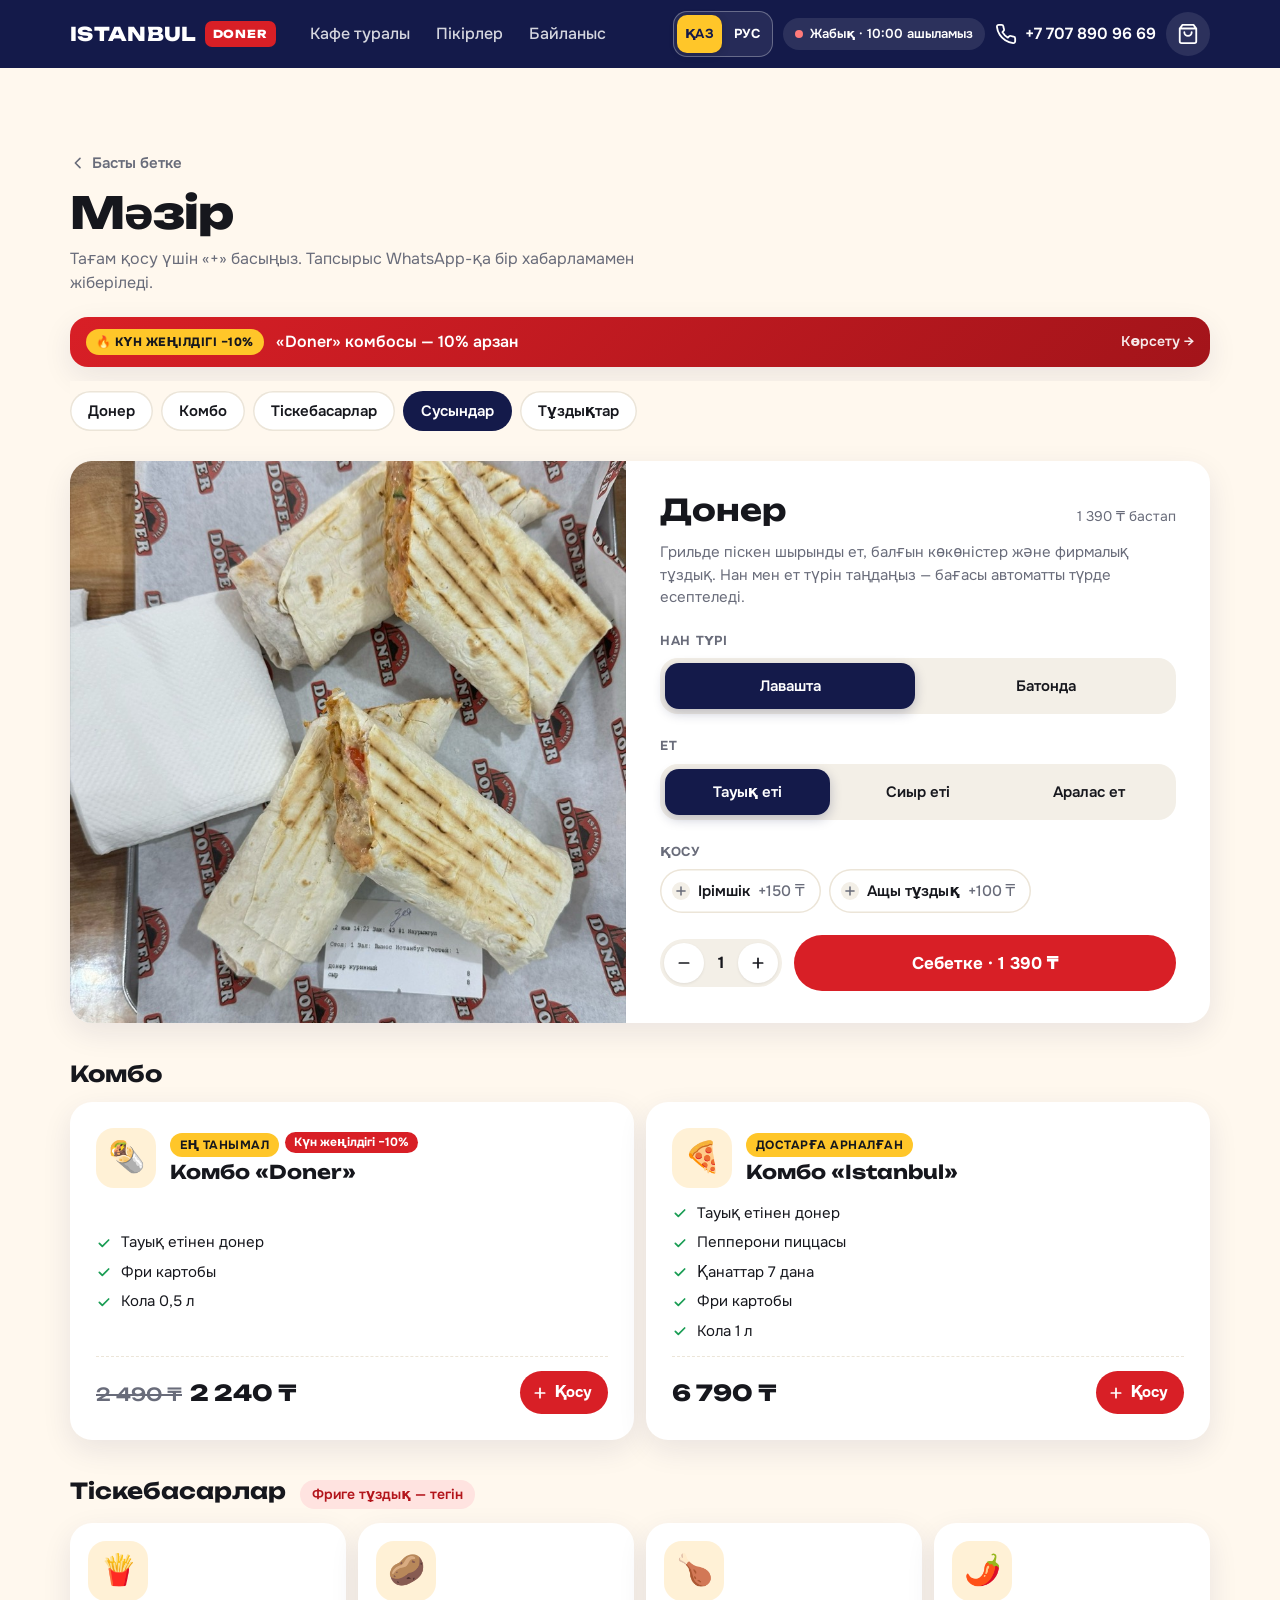
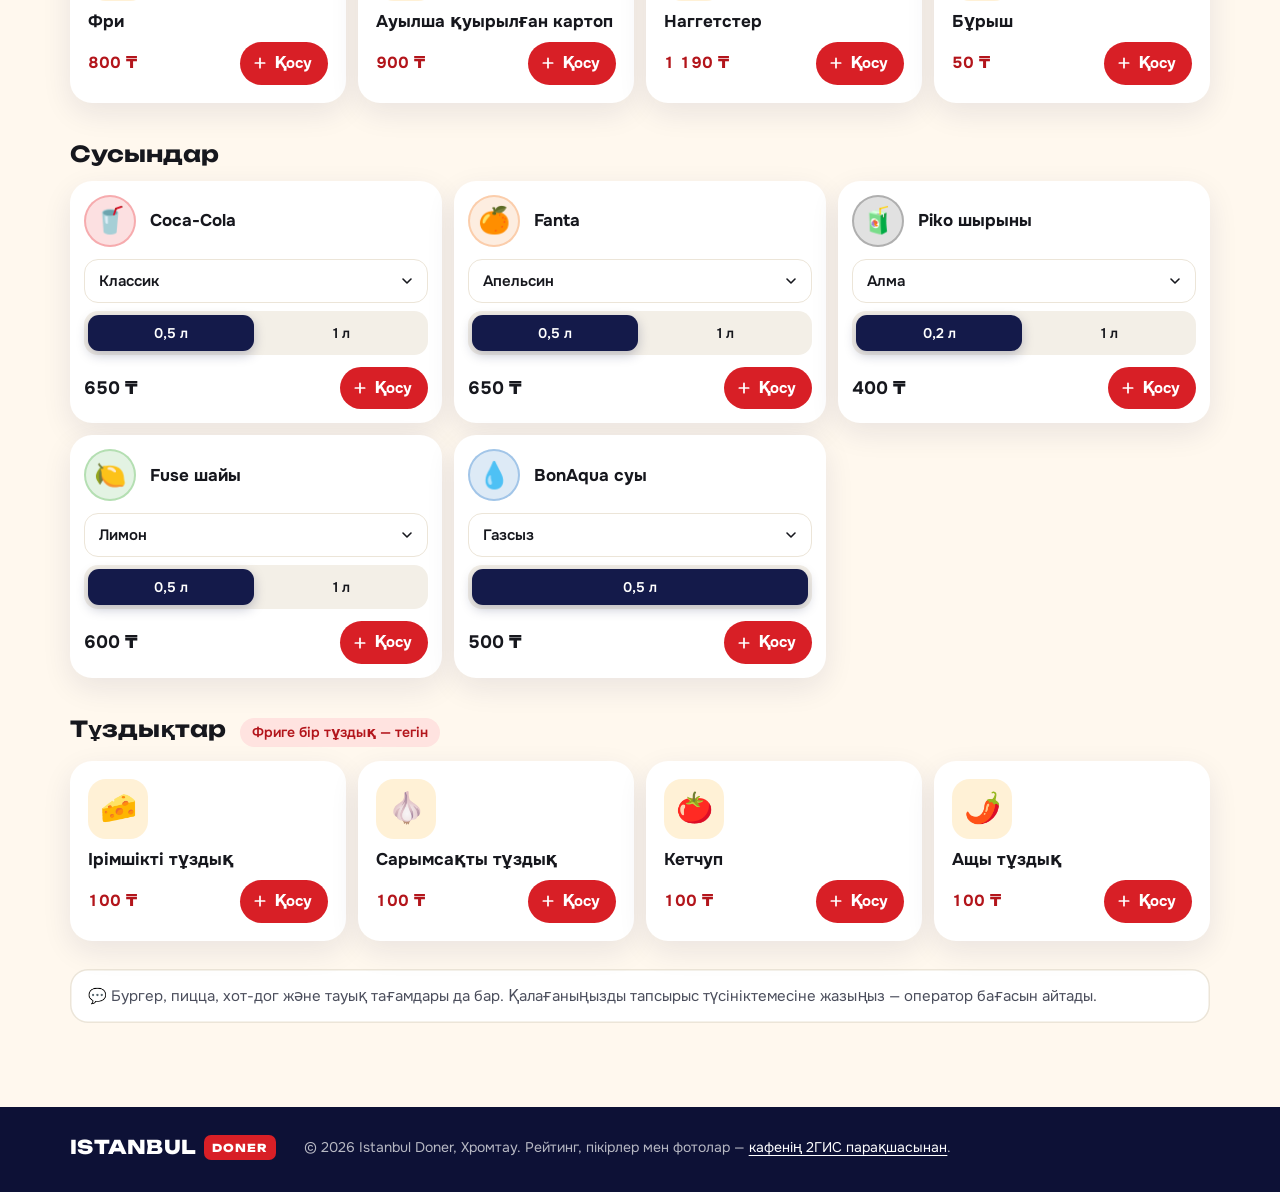
==== site/menu.html @ 2de02284 "Split site into info home page and separate order page; add deal of the day - index.html — витрина: " ====
<!doctype html>
<html lang="kk" data-page="menu">
<head>
  <meta charset="utf-8">
  <meta name="viewport" content="width=device-width, initial-scale=1, viewport-fit=cover">
  <title>Меню и заказ — Istanbul Doner, Хромтау</title>
  <meta name="description" content="Меню Istanbul Doner в Хромтау: донер, комбо, снэки, напитки и соусы с ценами. Выберите блюда и отправьте заказ в WhatsApp — доставка и навынос, ежедневно 10:00–24:00.">
  <!-- ДЕМО-РЕЖИМ: сайт скрыт от поисковиков. Перед официальным запуском удалить эту строку. -->
  <meta name="robots" content="noindex, nofollow">
  <meta name="theme-color" content="#141a4a">
  <meta name="format-detection" content="telephone=no">
  <script src="js/i18n.js?v=20260920-6"></script>

  <meta property="og:type" content="website">
  <meta property="og:locale" content="ru_KZ">
  <meta property="og:title" content="Меню и заказ — Istanbul Doner">
  <meta property="og:description" content="Донер от 1 390 ₸, комбо, фри и наггетсы. Заказ через WhatsApp за минуту. Ежедневно 10:00–24:00.">
  <meta property="og:image" content="img/hero.jpg">

  <link rel="icon" href="data:image/svg+xml,%3Csvg xmlns='http://www.w3.org/2000/svg' viewBox='0 0 100 100'%3E%3Crect width='100' height='100' rx='24' fill='%23d81f26'/%3E%3Ctext x='50' y='70' font-size='58' text-anchor='middle'%3E%F0%9F%8C%AF%3C/text%3E%3C/svg%3E">

  <link rel="preconnect" href="https://fonts.googleapis.com">
  <link rel="preconnect" href="https://fonts.gstatic.com" crossorigin>
  <link href="https://fonts.googleapis.com/css2?family=Onest:wght@400;500;600;700&family=Unbounded:wght@600;700;800&display=swap" rel="stylesheet">
  <link rel="stylesheet" href="css/style.css?v=20260920-6">

  <script type="application/ld+json">
  {
    "@context": "https://schema.org",
    "@type": "FastFoodRestaurant",
    "name": "Istanbul Doner",
    "servesCuisine": ["Донер", "Фастфуд"],
    "priceRange": "₸",
    "telephone": "+77078909669",
    "address": {
      "@type": "PostalAddress",
      "streetAddress": "улица Есет батыра, 4Б",
      "addressLocality": "Хромтау",
      "addressRegion": "Актюбинская область",
      "addressCountry": "KZ"
    },
    "geo": { "@type": "GeoCoordinates", "latitude": 50.257943, "longitude": 58.436562 },
    "openingHours": "Mo-Su 10:00-24:00",
    "sameAs": ["https://www.instagram.com/istanbul_cafe_hromtau/", "https://2gis.kz/aktobe/firm/70000001083426430"]
  }
  </script>
</head>
<body>

<!-- SVG-иконки -->
<svg width="0" height="0" style="position:absolute" aria-hidden="true" focusable="false">
  <symbol id="i-whatsapp" viewBox="0 0 24 24"><path fill="currentColor" d="M17.472 14.382c-.297-.149-1.758-.867-2.03-.967-.273-.099-.471-.148-.67.15-.197.297-.767.966-.94 1.164-.173.199-.347.223-.644.075-.297-.15-1.255-.463-2.39-1.475-.883-.788-1.48-1.761-1.653-2.059-.173-.297-.018-.458.13-.606.134-.133.298-.347.446-.52.149-.174.198-.298.298-.497.099-.198.05-.371-.025-.52-.075-.149-.669-1.612-.916-2.207-.242-.579-.487-.5-.669-.51-.173-.008-.371-.01-.57-.01-.198 0-.52.074-.792.372-.272.297-1.04 1.016-1.04 2.479 0 1.462 1.065 2.875 1.213 3.074.149.198 2.096 3.2 5.077 4.487.709.306 1.262.489 1.694.625.712.227 1.36.195 1.871.118.571-.085 1.758-.719 2.006-1.413.248-.694.248-1.289.173-1.413-.074-.124-.272-.198-.57-.347m-5.421 7.403h-.004a9.87 9.87 0 01-5.031-1.378l-.361-.214-3.741.982.998-3.648-.235-.374a9.86 9.86 0 01-1.51-5.26c.001-5.45 4.436-9.884 9.888-9.884 2.64 0 5.122 1.03 6.988 2.898a9.825 9.825 0 012.893 6.994c-.003 5.45-4.437 9.884-9.885 9.884m8.413-18.297A11.815 11.815 0 0012.05 0C5.495 0 .16 5.335.157 11.892c0 2.096.547 4.142 1.588 5.945L.057 24l6.305-1.654a11.882 11.882 0 005.683 1.448h.005c6.554 0 11.89-5.335 11.893-11.893a11.821 11.821 0 00-3.48-8.413z"/></symbol>
  <symbol id="i-phone" viewBox="0 0 24 24"><path fill="none" stroke="currentColor" stroke-width="2" stroke-linecap="round" stroke-linejoin="round" d="M22 16.92v3a2 2 0 0 1-2.18 2 19.79 19.79 0 0 1-8.63-3.07 19.5 19.5 0 0 1-6-6 19.79 19.79 0 0 1-3.07-8.67A2 2 0 0 1 4.11 2h3a2 2 0 0 1 2 1.72 12.84 12.84 0 0 0 .7 2.81 2 2 0 0 1-.45 2.11L8.09 9.91a16 16 0 0 0 6 6l1.27-1.27a2 2 0 0 1 2.11-.45 12.84 12.84 0 0 0 2.81.7A2 2 0 0 1 22 16.92z"/></symbol>
  <symbol id="i-bag" viewBox="0 0 24 24"><path fill="none" stroke="currentColor" stroke-width="2" stroke-linecap="round" stroke-linejoin="round" d="M6 2 3 6v14a2 2 0 0 0 2 2h14a2 2 0 0 0 2-2V6l-3-4zM3 6h18M16 10a4 4 0 0 1-8 0"/></symbol>
  <symbol id="i-close" viewBox="0 0 24 24"><path fill="none" stroke="currentColor" stroke-width="2.4" stroke-linecap="round" d="M6 6l12 12M18 6 6 18"/></symbol>
  <symbol id="i-left" viewBox="0 0 24 24"><path fill="none" stroke="currentColor" stroke-width="2.4" stroke-linecap="round" stroke-linejoin="round" d="M15 5l-7 7 7 7"/></symbol>
  <symbol id="i-right" viewBox="0 0 24 24"><path fill="none" stroke="currentColor" stroke-width="2.4" stroke-linecap="round" stroke-linejoin="round" d="M9 5l7 7-7 7"/></symbol>
  <symbol id="i-plus" viewBox="0 0 24 24"><path fill="none" stroke="currentColor" stroke-width="2.6" stroke-linecap="round" d="M12 5v14M5 12h14"/></symbol>
  <symbol id="i-minus" viewBox="0 0 24 24"><path fill="none" stroke="currentColor" stroke-width="2.6" stroke-linecap="round" d="M5 12h14"/></symbol>
  <symbol id="i-check" viewBox="0 0 24 24"><path fill="none" stroke="currentColor" stroke-width="2.6" stroke-linecap="round" stroke-linejoin="round" d="M5 12.5l4.5 4.5L19 7.5"/></symbol>
  <symbol id="i-star" viewBox="0 0 24 24"><path fill="currentColor" d="M12 2.5l2.95 5.98 6.6.96-4.78 4.65 1.13 6.57L12 17.56l-5.9 3.1 1.13-6.57L2.45 9.44l6.6-.96z"/></symbol>
  <symbol id="i-pin" viewBox="0 0 24 24"><path fill="none" stroke="currentColor" stroke-width="2" stroke-linecap="round" stroke-linejoin="round" d="M20 10c0 6-8 12-8 12S4 16 4 10a8 8 0 0 1 16 0z"/><circle cx="12" cy="10" r="3" fill="none" stroke="currentColor" stroke-width="2"/></symbol>
  <symbol id="i-clock" viewBox="0 0 24 24"><circle cx="12" cy="12" r="9.5" fill="none" stroke="currentColor" stroke-width="2"/><path fill="none" stroke="currentColor" stroke-width="2" stroke-linecap="round" stroke-linejoin="round" d="M12 6.5V12l3.5 2"/></symbol>
  <symbol id="i-instagram" viewBox="0 0 24 24"><rect x="3" y="3" width="18" height="18" rx="5" fill="none" stroke="currentColor" stroke-width="2"/><circle cx="12" cy="12" r="4" fill="none" stroke="currentColor" stroke-width="2"/><circle cx="17.3" cy="6.7" r="1.2" fill="currentColor"/></symbol>
  <symbol id="i-copy" viewBox="0 0 24 24"><rect x="9" y="9" width="12" height="12" rx="2.5" fill="none" stroke="currentColor" stroke-width="2"/><path fill="none" stroke="currentColor" stroke-width="2" stroke-linecap="round" d="M5 15h-.5A1.5 1.5 0 0 1 3 13.5v-9A1.5 1.5 0 0 1 4.5 3h9A1.5 1.5 0 0 1 15 4.5V5"/></symbol>
  <symbol id="i-trash" viewBox="0 0 24 24"><path fill="none" stroke="currentColor" stroke-width="2" stroke-linecap="round" stroke-linejoin="round" d="M4 7h16M10 11v6M14 11v6M6 7l1 12a2 2 0 0 0 2 2h6a2 2 0 0 0 2-2l1-12M9 7V4h6v3"/></symbol>
</svg>

<a class="skip" href="#menu">Перейти к меню</a>

<div id="page">
  <header class="top">
    <div class="wrap top__in">
      <a class="logo" href="index.html" data-page-link aria-label="Istanbul Doner — на главную">
        <span class="logo__a">ISTANBUL</span><span class="logo__b">DONER</span>
      </a>
      <nav class="nav" aria-label="Разделы">
        <a href="index.html" data-page-link>О кафе</a>
        <a href="index.html#reviews" data-page-link>Отзывы</a>
        <a href="index.html#contacts" data-page-link>Контакты</a>
      </nav>
      <div class="top__right">
        <nav class="language-switch" data-language-switch aria-label="Тіл / Язык">
          <a href="?lang=kk" data-language="kk" lang="kk" aria-label="Қазақша">ҚАЗ</a>
          <a href="?lang=ru" data-language="ru" lang="ru" aria-label="Русский">РУС</a>
        </nav>
        <span class="status" data-status hidden></span>
        <a class="top__phone" href="tel:+77078909669" data-phone>
          <svg class="ic"><use href="#i-phone"/></svg><span data-phone-text>+7 707 890 96 69</span>
        </a>
        <button class="top__cart" type="button" data-open-cart aria-label="Открыть корзину">
          <svg class="ic"><use href="#i-bag"/></svg>
          <span class="top__cart-count" data-cart-count hidden>0</span>
        </button>
      </div>
    </div>
  </header>

  <main>
    <!-- МЕНЮ И ЗАКАЗ -->
    <section class="section section--order" id="menu">
      <div class="wrap">
        <a class="backlink" href="index.html" data-page-link><svg class="ic"><use href="#i-left"/></svg>На главную</a>
        <div class="section__head">
          <h1 class="h-page">Меню</h1>
          <p>Нажмите «+», чтобы добавить блюдо. Заказ отправляется одним сообщением в WhatsApp.</p>
        </div>
        <a class="dealbar" data-deal-banner hidden></a>
        <div class="cats" data-cats role="navigation" aria-label="Категории меню"></div>
        <div data-menu></div>
        <p class="menu-hint" data-menu-hint></p>
      </div>
    </section>
  </main>

  <footer class="foot">
    <div class="wrap foot__in">
      <a class="logo" href="index.html" data-page-link aria-label="Istanbul Doner — на главную"><span class="logo__a">ISTANBUL</span><span class="logo__b">DONER</span></a>
      <p>© <span data-year>2026</span> Istanbul Doner, Хромтау. Рейтинг, отзывы и фото — из <a href="https://go.2gis.com/PraD3" target="_blank" rel="noopener">карточки кафе в 2ГИС</a>.</p>
    </div>
  </footer>
</div>

<!-- Предложение к покупке: появляется после добавления блюда -->
<div class="tray" data-tray role="region" aria-label="Предложение к заказу" aria-live="polite" hidden>
  <div class="tray__head">
    <div>
      <div class="tray__lead" data-tray-lead hidden></div>
      <div class="tray__t" data-tray-title></div>
    </div>
    <button class="tray__x" type="button" data-tray-close aria-label="Скрыть предложение"><svg class="ic"><use href="#i-close"/></svg></button>
  </div>
  <div class="tray__chips" data-tray-chips></div>
</div>

<!-- Плашка корзины -->
<button class="cartbar" type="button" data-open-cart data-cartbar hidden>
  <span class="cartbar__l"><svg class="ic"><use href="#i-bag"/></svg><span data-cartbar-count>0 позиций</span></span>
  <span class="cartbar__r"><b data-cartbar-total>0 ₸</b><span>Оформить →</span></span>
</button>

<!-- Корзина и оформление -->
<div class="sheet" data-sheet hidden>
  <div class="sheet__backdrop" data-close-cart></div>
  <div class="sheet__panel" role="dialog" aria-modal="true" aria-labelledby="sheet-title" tabindex="-1">
    <div class="sheet__head">
      <h2 id="sheet-title">Ваш заказ</h2>
      <button class="round round--plain" type="button" data-close-cart aria-label="Закрыть корзину"><svg class="ic"><use href="#i-close"/></svg></button>
      <button class="keyboard-done" type="button" data-dismiss-keyboard hidden>Готово · скрыть клавиатуру</button>
    </div>

    <div class="sheet__scroll" data-sheet-scroll>
      <!-- пусто -->
      <div class="empty" data-empty hidden>
        <div class="empty__e" aria-hidden="true">🌯</div>
        <b>Корзина пока пустая</b>
        <p>Добавьте донер или комбо — и отправьте заказ в WhatsApp.</p>
        <button class="btn btn--red" type="button" data-close-cart>Перейти к меню</button>
      </div>

      <!-- заказ отправлен -->
      <div class="done" data-done hidden>
        <div class="done__e" aria-hidden="true">✅</div>
        <b>Заказ открыт в WhatsApp</b>
        <p>Нажмите «Отправить» в чате — оператор подтвердит заказ, стоимость доставки и время.</p>
        <p class="done__sub">WhatsApp не открылся? Скопируйте текст заказа и отправьте его на номер <a href="tel:+77078909669" data-phone><span data-phone-text>+7 707 890 96 69</span></a>.</p>
        <div class="done__btns">
          <button class="btn btn--light" type="button" data-copy><svg class="ic"><use href="#i-copy"/></svg>Скопировать заказ</button>
          <button class="btn btn--light" type="button" data-back>Вернуться к заказу</button>
          <button class="btn btn--red" type="button" data-new>Новый заказ</button>
        </div>
      </div>

      <form class="checkout" data-checkout novalidate hidden>
        <div class="closed-note" data-closed-note hidden></div>

        <ul class="lines" data-lines></ul>

        <div class="cs" data-cart-suggest hidden></div>

        <fieldset class="fs">
          <legend>Как получите заказ?</legend>
          <div class="seg seg--2">
            <label><input type="radio" name="mode" value="delivery" checked><span>🛵 Доставка</span></label>
            <label><input type="radio" name="mode" value="pickup"><span>🥡 Самовывоз</span></label>
          </div>
        </fieldset>

        <div class="field" data-address-field>
          <label for="f-address">Адрес доставки</label>
          <input id="f-address" name="address" type="text" autocomplete="street-address" placeholder="Улица, дом, квартира, подъезд">
          <p class="err" data-err="address" hidden>Укажите адрес, куда привезти заказ</p>
        </div>
        <p class="pickup-note" data-pickup-note hidden><svg class="ic"><use href="#i-pin"/></svg><span>Заберёте сами: <b data-address>ул. Есет батыра, 4Б</b></span></p>

        <div class="grid2">
          <div class="field">
            <label for="f-name">Ваше имя</label>
            <input id="f-name" name="name" type="text" autocomplete="given-name" placeholder="Как к вам обращаться">
            <p class="err" data-err="name" hidden>Напишите имя</p>
          </div>
          <div class="field">
            <label for="f-phone">Телефон <i>— необязательно</i></label>
            <input id="f-phone" name="phone" type="tel" inputmode="tel" autocomplete="tel" enterkeyhint="done" placeholder="+7 7__ ___ __ __" aria-describedby="f-phone-hint">
            <p class="hint" id="f-phone-hint">Если звонить не на номер из WhatsApp</p>
          </div>
        </div>

        <fieldset class="fs">
          <legend>Когда</legend>
          <div class="seg seg--2">
            <label><input type="radio" name="when" value="asap" checked><span>Как можно скорее</span></label>
            <label><input type="radio" name="when" value="time"><span>Ко времени</span></label>
          </div>
          <div class="field field--time" data-time-field hidden>
            <label for="f-time">К какому времени</label>
            <input id="f-time" name="time" type="time" min="10:00" max="23:59">
            <p class="err" data-err="time" hidden>Укажите время</p>
          </div>
        </fieldset>

        <fieldset class="fs">
          <legend>Оплата</legend>
          <div class="seg seg--3" data-payments></div>
        </fieldset>

        <div class="field">
          <label for="f-comment">Комментарий <i>— необязательно</i></label>
          <textarea id="f-comment" name="comment" rows="2" placeholder="Без лука, позвонить в домофон, добавить бургер…"></textarea>
        </div>

        <p class="privacy">Сайт ничего никуда не отправляет сам: данные попадут только в ваше сообщение в WhatsApp.</p>
      </form>
    </div>

    <div class="sheet__foot" data-sheet-foot hidden>
      <p class="savings" data-savings hidden></p>
      <div class="total"><span>Итого<small data-total-note></small></span><b data-total>0 ₸</b></div>
      <a class="btn btn--wa btn--xl" href="#" target="_blank" rel="noopener" data-send>
        <svg class="ic"><use href="#i-whatsapp"/></svg>Отправить заказ в WhatsApp
      </a>
    </div>
  </div>
</div>

<div class="toast" data-toast role="status" aria-live="polite"></div>

<script src="js/config.js?v=20260920-6"></script>
<script src="js/app.js?v=20260920-6"></script>
</body>
</html>
---- site/css/style.css ----
/* Istanbul Doner — быстрый заказ. Палитра взята с вывески кафе. */
:root {
  --navy: #141a4a;
  --navy-2: #0d1136;
  --red: #d81f26;
  --red-dark: #b3151b;
  --yellow: #ffc629;
  --cream: #fff8ee;
  --paper: #ffffff;
  --ink: #16171d;
  --muted: #696c7a;
  --line: #ece5d8;
  --wa: #25d366;
  --wa-ink: #04260f;
  --radius: 22px;
  --radius-sm: 14px;
  --shadow: 0 10px 30px rgba(20, 26, 74, .09);
  --shadow-lg: 0 24px 60px rgba(13, 17, 54, .28);
  --top-h: 60px;
  --font: 'Onest', system-ui, -apple-system, 'Segoe UI', Roboto, Arial, sans-serif;
  --display: 'Unbounded', 'Onest', system-ui, sans-serif;
}

*, *::before, *::after { box-sizing: border-box; }
html { scroll-behavior: smooth; scroll-padding-top: calc(var(--top-h) + 70px); -webkit-text-size-adjust: 100%; }
body {
  margin: 0;
  font: 400 16px/1.5 var(--font);
  color: var(--ink);
  background: var(--cream);
  -webkit-font-smoothing: antialiased;
  overflow-x: hidden;
}
body.has-cart { padding-bottom: 92px; }
body.is-locked { overflow: hidden; }
[hidden] { display: none !important; }
img { max-width: 100%; height: auto; display: block; }
a { color: inherit; }
button { font: inherit; color: inherit; cursor: pointer; }
h1, h2, h3, p, ul, figure, fieldset { margin: 0; padding: 0; }
ul { list-style: none; }
fieldset { border: 0; min-width: 0; }
:focus-visible { outline: 3px solid var(--yellow); outline-offset: 2px; border-radius: 8px; }

.wrap { width: min(1140px, 100% - 32px); margin-inline: auto; }
.ic { width: 1.25em; height: 1.25em; flex: none; }
.skip { position: absolute; left: -999px; top: 8px; z-index: 100; background: var(--yellow); color: var(--ink); padding: 10px 16px; border-radius: 12px; font-weight: 600; }
.skip:focus { left: 8px; }

/* ── кнопки ── */
.btn {
  display: inline-flex; align-items: center; justify-content: center; gap: 10px;
  min-height: 48px; padding: 0 22px; border: 0; border-radius: 999px;
  font-weight: 700; font-size: 16px; text-decoration: none; white-space: nowrap;
  transition: transform .15s ease, box-shadow .15s ease, background-color .15s ease;
}
.btn:active { transform: scale(.97); }
.btn--lg { min-height: 56px; padding: 0 28px; font-size: 17px; }
.btn--xl { min-height: 60px; width: 100%; font-size: 17px; }
.btn--yellow { background: var(--yellow); color: var(--ink); box-shadow: 0 8px 24px rgba(255, 198, 41, .35); }
.btn--yellow:hover { background: #ffd04d; }
.btn--ghost { background: rgba(255, 255, 255, .1); color: #fff; box-shadow: inset 0 0 0 1.5px rgba(255, 255, 255, .35); }
.btn--ghost:hover { background: rgba(255, 255, 255, .18); }
.btn--red { background: var(--red); color: #fff; }
.btn--red:hover { background: var(--red-dark); }
.btn--wa { background: var(--wa); color: var(--wa-ink); box-shadow: 0 8px 24px rgba(37, 211, 102, .35); }
.btn--wa:hover { background: #3fe07a; }
.btn--light { background: #fff; color: var(--ink); box-shadow: inset 0 0 0 1.5px var(--line); }
.btn--light:hover { box-shadow: inset 0 0 0 1.5px var(--ink); }

.round {
  display: inline-grid; place-items: center; width: 44px; height: 44px; border-radius: 50%;
  border: 0; background: #fff; color: var(--ink); box-shadow: inset 0 0 0 1.5px var(--line);
}
.round:hover { box-shadow: inset 0 0 0 1.5px var(--ink); }
.round:disabled { opacity: .35; cursor: default; }
.round--plain { background: #f3efe7; box-shadow: none; }
.round--dark { background: rgba(255, 255, 255, .14); color: #fff; box-shadow: none; }
.round--dark:hover { background: rgba(255, 255, 255, .26); box-shadow: none; }
.link { font-weight: 600; text-underline-offset: 3px; }

/* ── шапка ── */
.top { position: sticky; top: 0; z-index: 40; background: var(--navy); color: #fff; }
.top__in { display: flex; align-items: center; gap: 16px; height: var(--top-h); }
.logo { display: inline-flex; align-items: center; gap: 8px; text-decoration: none; font-family: var(--display); font-weight: 800; letter-spacing: .02em; }
.logo__a { color: #fff; font-size: 17px; }
.logo__b { background: var(--red); color: #fff; font-size: 11px; padding: 5px 8px 4px; border-radius: 7px; letter-spacing: .08em; }
.nav { display: none; gap: 26px; margin-left: 18px; }
.nav a { text-decoration: none; font-weight: 500; opacity: .82; }
.nav a:hover { opacity: 1; }
.top__right { margin-left: auto; display: flex; align-items: center; gap: 10px; }
.language-switch { display: flex; flex: none; gap: 3px; padding: 3px; border: 1px solid rgba(255,255,255,.3); border-radius: 14px; background: rgba(255,255,255,.08); }
.language-switch a { display: grid; place-items: center; min-width: 44px; min-height: 38px; padding: 0 8px; border-radius: 10px; text-decoration: none; font-size: 13px; font-weight: 700; letter-spacing: .03em; }
.language-switch a[aria-current="true"] { background: var(--yellow); color: var(--navy); box-shadow: 0 2px 8px rgba(0,0,0,.15); }
.language-switch a:hover:not([aria-current]) { background: rgba(255,255,255,.15); }
@media (max-width: 559px) {
  .top__in { gap: 8px; }
  .top__right { gap: 4px; }
  .top__phone { display: none !important; }
  .logo { gap: 5px; }
  .logo__a { font-size: 14px; }
  .logo__b { font-size: 9px; padding-inline: 5px; }
}
@media (min-width: 900px) and (max-width: 1199px) {
  .top .status, .top__phone span { display: none !important; }
  .nav { gap: 16px; margin-left: 0; }
}
@media (max-width: 359px) {
  .top .logo { flex-direction: column; align-items: flex-start; gap: 2px; }
  .top .logo__b { padding-block: 2px; }
}
html[lang="kk"] .btn { white-space: normal; text-align: center; padding-block: 10px; }
.top__phone { display: inline-flex; align-items: center; gap: 8px; text-decoration: none; font-weight: 600; }
.top__phone span { display: none; }
.top__phone .ic, .top__cart .ic { width: 22px; height: 22px; }
.top__phone, .top__cart { min-width: 44px; min-height: 44px; justify-content: center; }
.top__cart { position: relative; display: inline-grid; place-items: center; border: 0; border-radius: 50%; background: rgba(255, 255, 255, .1); color: #fff; }
.top__cart:hover { background: rgba(255, 255, 255, .2); }
.top__cart-count {
  position: absolute; top: -3px; right: -3px; min-width: 20px; height: 20px; padding: 0 5px;
  border-radius: 10px; background: var(--yellow); color: var(--ink); font-size: 12px; font-weight: 700; line-height: 20px; text-align: center;
}
.status { display: none; align-items: center; gap: 7px; font-size: 13px; font-weight: 600; padding: 6px 12px; border-radius: 999px; background: rgba(255, 255, 255, .1); white-space: nowrap; }
.status::before { content: ''; width: 8px; height: 8px; border-radius: 50%; background: #9aa0b5; }
.status.is-open::before { background: #3ddc84; box-shadow: 0 0 0 3px rgba(61, 220, 132, .25); }
.status.is-closed::before { background: #ff7a7a; }
.status--inline { display: inline-flex; background: #f3efe7; color: var(--ink); margin-top: 6px; width: fit-content; }

/* ── hero ── */
.hero { background: radial-gradient(900px 520px at 85% 45%, rgba(216, 31, 38, .55), transparent 65%), linear-gradient(180deg, var(--navy) 0%, var(--navy-2) 100%); color: #fff; overflow: hidden; }
.hero__in { display: grid; gap: 34px; padding: 34px 0 46px; }
.eyebrow { font-size: 13px; font-weight: 600; letter-spacing: .04em; text-transform: uppercase; color: var(--yellow); }
h1 { font: 800 clamp(30px, 8.4vw, 58px)/1.06 var(--display); letter-spacing: -.02em; margin-top: 14px; text-wrap: balance; }
h1 em { font-style: normal; color: var(--yellow); }
.hero__lead { margin-top: 18px; font-size: clamp(16px, 2.2vw, 19px); color: rgba(255, 255, 255, .84); max-width: 34em; }
.hero__cta { display: flex; flex-wrap: wrap; gap: 12px; margin-top: 26px; }
.hero__cta .btn { flex: 1 1 220px; }
.hero__rating { display: inline-flex; align-items: center; gap: 10px; margin-top: 24px; font-size: 15px; color: rgba(255, 255, 255, .9); text-decoration: none; }
.hero__rating:hover { color: #fff; }
.stars { display: inline-flex; gap: 2px; color: var(--yellow); }
.stars .ic { width: 18px; height: 18px; }
.hero__media { position: relative; justify-self: center; width: min(100%, 440px); }
.hero__photo { position: relative; border-radius: 28px; overflow: hidden; border: 5px solid #fff; box-shadow: var(--shadow-lg); transform: rotate(1.6deg); aspect-ratio: 5 / 4; background: #2a2f63; }
.hero__photo img { position: absolute; inset: 0; width: 100%; height: 100%; object-fit: cover; object-position: 50% 58%; }
.sticker {
  position: absolute; left: -6px; bottom: -18px; width: 112px; height: 112px; border-radius: 50%;
  background: var(--yellow); color: var(--ink); display: grid; place-content: center; text-align: center;
  transform: rotate(-10deg); box-shadow: 0 10px 24px rgba(0, 0, 0, .3); line-height: 1.15;
}
.sticker span { font-size: 12px; font-weight: 600; }
.sticker b { font: 800 17px/1.1 var(--display); }

/* ── факты ── */
.facts { margin-top: -22px; position: relative; z-index: 2; }
.facts__in { display: grid; grid-template-columns: 1fr 1fr; gap: 10px; }
.fact { display: flex; align-items: center; gap: 12px; background: var(--paper); border-radius: 18px; padding: 14px; box-shadow: var(--shadow); }
.fact__e { font-size: 26px; line-height: 1; }
.fact b { display: block; font-size: 15px; line-height: 1.25; }
.fact span { display: block; font-size: 13px; color: var(--muted); line-height: 1.3; }

/* ── секции ── */
.section { padding: 56px 0; }
.section--cream { background: #fdeed8; }
.section--navy { background: linear-gradient(180deg, var(--navy), var(--navy-2)); }
.section__head { margin-bottom: 22px; }
h2 { font: 800 clamp(26px, 5.4vw, 40px)/1.1 var(--display); letter-spacing: -.02em; }
.section__head p { margin-top: 10px; color: var(--muted); max-width: 40em; }

/* ── меню ── */
.cats {
  position: sticky; top: var(--top-h); z-index: 30; display: flex; gap: 8px; overflow-x: auto;
  margin: 0 -16px 20px; padding: 10px 16px; background: var(--cream);
  scrollbar-width: none;
}
.cats::-webkit-scrollbar { display: none; }
.cats a {
  flex: none; padding: 9px 18px; border-radius: 999px; background: #fff; box-shadow: inset 0 0 0 1.5px var(--line);
  text-decoration: none; font-weight: 600; font-size: 15px;
}
.cats a.is-active { background: var(--navy); color: #fff; box-shadow: none; }
.cat { margin-bottom: 38px; }
.cat__head { display: flex; align-items: baseline; flex-wrap: wrap; gap: 6px 14px; margin-bottom: 14px; }
.cat__head h3 { font: 700 22px/1.2 var(--display); }
.cat__note { font-size: 14px; font-weight: 600; color: var(--red-dark); background: #ffe3e0; padding: 4px 12px; border-radius: 999px; }

/* конфигуратор донера */
.doner { display: grid; grid-template-columns: minmax(0, 1fr); background: var(--paper); border-radius: var(--radius); overflow: hidden; box-shadow: var(--shadow); }
.doner__body, .card, .cards, .cat { min-width: 0; }
.doner__img { position: relative; overflow: hidden; min-width: 0; min-height: 0; aspect-ratio: 16 / 10; background: #eee; }
.doner__img img { position: absolute; inset: 0; width: 100%; height: 100%; object-fit: cover; object-position: 50% 45%; }
.doner__body { padding: 20px 18px 22px; display: grid; gap: 18px; }
.doner__title { display: flex; align-items: baseline; justify-content: space-between; gap: 12px; }
.doner__title h3, .doner__title h4 { margin: 0; font: 700 24px/1.1 var(--display); }
.doner__title span { font-size: 14px; color: var(--muted); white-space: nowrap; }
.doner__desc { color: var(--muted); font-size: 15px; margin-top: -8px; }
.opt__t { font-size: 13px; font-weight: 700; letter-spacing: .05em; text-transform: uppercase; color: var(--muted); margin-bottom: 8px; }

.seg { display: grid; gap: 6px; padding: 5px; background: #f3efe7; border-radius: 18px; }
.seg--2 { grid-template-columns: repeat(2, minmax(0, 1fr)); }
.seg--3 { grid-template-columns: repeat(3, minmax(0, 1fr)); }
.seg label { position: relative; display: grid; min-width: 0; cursor: pointer; }
.seg input { position: absolute; opacity: 0; inset: 0; width: 100%; height: 100%; margin: 0; cursor: pointer; }
.seg span {
  display: grid; place-content: center; text-align: center; min-height: 46px; padding: 6px 8px; border-radius: 14px;
  font-weight: 600; font-size: 15px; line-height: 1.2; transition: background-color .15s, color .15s;
}
.seg span small { display: block; font-weight: 500; font-size: 12px; opacity: .65; }
.seg input:checked + span { background: var(--navy); color: #fff; box-shadow: 0 4px 12px rgba(20, 26, 74, .25); }
.seg input:focus-visible + span { outline: 3px solid var(--yellow); outline-offset: 2px; }

.addons { display: flex; flex-wrap: wrap; gap: 8px; }
.addon { position: relative; cursor: pointer; }
.addon input { position: absolute; opacity: 0; inset: 0; width: 100%; height: 100%; margin: 0; cursor: pointer; }
.addon span {
  display: inline-flex; align-items: center; gap: 8px; min-height: 44px; padding: 0 16px 0 12px; border-radius: 999px;
  box-shadow: inset 0 0 0 1.5px var(--line); background: #fff; font-weight: 600; font-size: 15px;
}
.addon span i { font-style: normal; font-weight: 500; color: var(--muted); }
.addon .ic { width: 18px; height: 18px; padding: 2px; border-radius: 50%; background: #f3efe7; color: var(--muted); }
.addon .ic--on { display: none; }
.addon input:checked + span { box-shadow: inset 0 0 0 2px var(--red); background: #fff4f3; }
.addon input:checked + span .ic--off { display: none; }
.addon input:checked + span .ic--on { display: block; background: var(--red); color: #fff; }
.addon input:focus-visible + span { outline: 3px solid var(--yellow); outline-offset: 2px; }

.doner__buy { display: grid; gap: 12px; }
.doner__qty { display: flex; align-items: center; justify-content: space-between; font-weight: 600; }
.doner__buy .btn { width: 100%; min-width: 0; padding-inline: 16px; }

.stepper { display: inline-flex; align-items: center; background: #f3efe7; border-radius: 999px; padding: 4px; flex: none; }
.stepper button { width: 40px; height: 40px; border-radius: 50%; border: 0; background: #fff; display: grid; place-items: center; box-shadow: 0 1px 3px rgba(0, 0, 0, .08); }
.stepper button:hover { background: var(--navy); color: #fff; }
.stepper button .ic { width: 16px; height: 16px; }
.stepper output { min-width: 34px; text-align: center; font-weight: 700; font-variant-numeric: tabular-nums; }

/* карточки блюд */
.cards { display: grid; gap: 12px; }
.card { display: grid; grid-template-columns: auto 1fr; gap: 6px 14px; align-items: center; background: var(--paper); border-radius: var(--radius); padding: 14px; box-shadow: var(--shadow); }
.card__e { grid-row: span 2; width: 60px; height: 60px; border-radius: 18px; background: #fff1d6; display: grid; place-items: center; font-size: 30px; }
.card__name { font-weight: 700; font-size: 17px; line-height: 1.25; align-self: end; }
.card__foot { display: flex; align-items: center; justify-content: space-between; gap: 10px; align-self: start; }
.card__price { font-weight: 700; font-size: 16px; color: var(--red-dark); font-variant-numeric: tabular-nums; }
.card .add { min-height: 40px; padding: 0 16px 0 12px; font-size: 15px; gap: 6px; }
.card .add .ic { width: 16px; height: 16px; }
.card .stepper button { width: 34px; height: 34px; }

.card--combo { grid-template-columns: 1fr; grid-template-rows: auto 1fr auto; gap: 14px; padding: 20px 18px; position: relative; }
.card--combo .incl { align-content: start; }
.card--combo .card__top { display: flex; align-items: center; gap: 14px; }
.card--combo .card__e { grid-row: auto; flex: none; }
.card--combo .card__name { font: 700 19px/1.2 var(--display); }
.badge { display: inline-block; font-size: 12px; font-weight: 700; letter-spacing: .04em; text-transform: uppercase; background: var(--yellow); color: var(--ink); padding: 3px 10px; border-radius: 999px; margin-bottom: 4px; }
.incl { display: grid; gap: 7px; }
.incl li { display: flex; align-items: center; gap: 9px; font-size: 15px; }
.incl .ic { width: 16px; height: 16px; color: #1a9d54; }
.card--combo .card__price { font: 800 22px/1 var(--display); color: var(--ink); }
.card--combo .card__foot { padding-top: 14px; border-top: 1.5px dashed var(--line); }

/* карточка с вариантами: напитки (вкус + объём) */
.card--opt { grid-template-columns: auto 1fr; gap: 12px 14px; }
.card--opt .card__e { grid-row: auto; width: 52px; height: 52px; border-radius: 50%; font-size: 26px; }
.card__e--tone { background: color-mix(in srgb, var(--tone, #ffc629) 14%, #fff); box-shadow: inset 0 0 0 2px color-mix(in srgb, var(--tone, #ffc629) 28%, transparent); }
.card--opt .card__name { align-self: center; display: flex; flex-wrap: wrap; align-items: baseline; gap: 4px 10px; }
.card__count { font-size: 12px; font-weight: 600; color: #14713d; background: #e2f6ea; padding: 2px 9px; border-radius: 999px; }
.card__ctrl { grid-column: 1 / -1; display: grid; grid-template-columns: 1fr 1fr; gap: 8px; min-width: 0; }
.card--opt .card__foot { grid-column: 1 / -1; }
.card--opt .card__price { font-size: 18px; color: var(--ink); }
.sel {
  width: 100%; min-width: 0; min-height: 44px; padding: 0 38px 0 14px; border-radius: 14px; border: 1.5px solid var(--line);
  background: #fff url("data:image/svg+xml,%3Csvg xmlns='http://www.w3.org/2000/svg' viewBox='0 0 24 24' fill='none' stroke='%2316171d' stroke-width='2.4' stroke-linecap='round' stroke-linejoin='round'%3E%3Cpath d='M6 9l6 6 6-6'/%3E%3C/svg%3E") no-repeat right 12px center / 16px;
  font: 600 15px/1.2 var(--font); color: var(--ink); -webkit-appearance: none; appearance: none; cursor: pointer; text-overflow: ellipsis;
}
.sel:focus-visible { outline: 3px solid var(--yellow); outline-offset: 2px; }
.seg--sm { padding: 4px; border-radius: 14px; gap: 4px; }
.seg--sm span { min-height: 36px; font-size: 14px; border-radius: 11px; padding: 4px 6px; }

/* ── предложение к покупке ── */
.tray {
  position: fixed; z-index: 46; left: 12px; right: 12px; bottom: calc(88px + env(safe-area-inset-bottom));
  background: #fff; border-radius: 22px; padding: 14px 14px 16px; box-shadow: var(--shadow-lg), 0 0 0 1.5px var(--line);
}
.tray.is-in { animation: rise .32s cubic-bezier(.2, .8, .2, 1) both; }
.tray__head { display: flex; align-items: flex-start; justify-content: space-between; gap: 12px; margin-bottom: 10px; }
.tray__lead { font-size: 13px; font-weight: 600; color: #14713d; margin-bottom: 2px; }
.tray__t { font-weight: 700; font-size: 16px; line-height: 1.3; }
.tray__x { flex: none; width: 36px; height: 36px; border: 0; border-radius: 50%; background: #f3efe7; display: grid; place-items: center; }
.tray__x:hover { background: #e9e2d3; }
.tray__x .ic { width: 16px; height: 16px; }
.tray__chips { display: flex; flex-wrap: wrap; gap: 8px; }
.chip {
  display: inline-flex; align-items: center; gap: 8px; min-height: 44px; padding: 0 16px; border: 0; border-radius: 999px;
  background: #fff4f3; box-shadow: inset 0 0 0 1.5px #f4c4c1; font-weight: 600; font-size: 15px; color: var(--ink); text-align: left;
}
.chip:hover { box-shadow: inset 0 0 0 2px var(--red); }
.chip:active { transform: scale(.97); }
.chip b { color: var(--red-dark); white-space: nowrap; }
.chip__e { font-size: 18px; line-height: 1; }
.chip--muted { background: #f3efe7; box-shadow: none; color: var(--muted); }
.chip--muted:hover { box-shadow: inset 0 0 0 1.5px var(--muted); }
.chip--sm { min-height: 36px; padding: 0 13px; font-size: 14px; }

.menu-hint { margin-top: -10px; padding: 16px 18px; border-radius: 18px; background: #fff; box-shadow: inset 0 0 0 1.5px var(--line); color: #4b4e5c; font-size: 15px; }
.menu-hint::before { content: '💬 '; }

/* ── отзывы ── */
.reviews { display: grid; gap: 22px; }
.rating { background: var(--paper); border-radius: var(--radius); padding: 22px; box-shadow: var(--shadow); align-self: start; }
.rating__top { display: flex; align-items: center; gap: 16px; }
.rating__num { font: 800 56px/1 var(--display); letter-spacing: -.03em; }
.rating__top .stars { color: #f5a800; }
.rating__top .stars .ic { width: 20px; height: 20px; }
.rating__sub { font-size: 14px; color: var(--muted); margin-top: 4px; }
.bars { display: grid; gap: 7px; margin: 18px 0 6px; }
.bar { display: grid; grid-template-columns: 14px 1fr 26px; align-items: center; gap: 10px; font-size: 13px; font-weight: 600; font-variant-numeric: tabular-nums; }
.bar i { display: block; height: 8px; border-radius: 4px; background: #f3efe7; overflow: hidden; }
.bar i b { display: block; height: 100%; border-radius: 4px; background: #f5a800; }
.bar span:last-child { text-align: right; color: var(--muted); }
.bars__note { font-size: 12px; color: var(--muted); }
.topics { display: flex; flex-wrap: wrap; gap: 6px; margin-top: 16px; }
.topics span { font-size: 13px; font-weight: 600; padding: 5px 12px; border-radius: 999px; background: #f3efe7; }
.topics__t { font-size: 13px; color: var(--muted); margin-top: 16px; }
.topics__t + .topics { margin-top: 8px; }

.reviews__main { min-width: 0; }
.reviews__track {
  display: flex; gap: 14px; overflow-x: auto; scroll-snap-type: x mandatory; scrollbar-width: none;
  margin: 0 -16px; padding: 4px 16px 18px; scroll-padding-inline: 16px;
}
.reviews__track::-webkit-scrollbar { display: none; }
.rev { flex: 0 0 min(84%, 340px); scroll-snap-align: start; background: var(--paper); border-radius: var(--radius); padding: 18px; box-shadow: var(--shadow); display: flex; flex-direction: column; gap: 12px; }
.rev__head { display: flex; align-items: center; gap: 12px; }
.rev__ava { flex: none; width: 44px; height: 44px; border-radius: 50%; display: grid; place-items: center; color: #fff; font-weight: 700; font-size: 15px; }
.rev__name { font-weight: 700; line-height: 1.25; overflow-wrap: anywhere; }
.rev__meta { font-size: 13px; color: var(--muted); }
.rev .stars { color: #f5a800; }
.rev .stars .ic { width: 16px; height: 16px; }
.rev .stars .off { color: #e4dccd; }
.rev__text { white-space: pre-line; overflow-wrap: anywhere; font-size: 15px; line-height: 1.5; }
.rev__text.is-clamped { display: -webkit-box; -webkit-box-orient: vertical; -webkit-line-clamp: 7; line-clamp: 7; overflow: hidden; }
.rev__more { align-self: flex-start; border: 0; background: none; padding: 0; font-weight: 600; color: var(--navy); text-decoration: underline; text-underline-offset: 3px; }
.rev__tag { margin-top: auto; align-self: flex-start; font-size: 12px; font-weight: 600; color: #14713d; background: #e2f6ea; padding: 4px 10px; border-radius: 999px; }
.reviews__ctrl { display: flex; align-items: center; gap: 10px; }
.reviews__ctrl .link { margin-left: auto; }

/* ── галерея ── */
.gallery { display: grid; grid-template-columns: repeat(2, minmax(0, 1fr)); grid-auto-rows: 42vw; grid-auto-flow: dense; gap: 10px; }
.gallery button { min-width: 0; min-height: 0; border: 0; padding: 0; border-radius: 18px; overflow: hidden; background: #e9e2d3; cursor: zoom-in; position: relative; }
.gallery img { position: absolute; inset: 0; width: 100%; height: 100%; object-fit: cover; transition: transform .35s ease; }
.gallery button:hover img { transform: scale(1.05); }
.gallery .is-tall { grid-row: span 2; }
.gallery .is-wide { grid-column: span 2; }

/* ── контакты ── */
.contacts { display: grid; gap: 16px; }
.contacts__card { background: var(--paper); border-radius: var(--radius); overflow: hidden; box-shadow: var(--shadow-lg); }
.contacts__photo { width: 100%; aspect-ratio: 16 / 9; object-fit: cover; }
.contacts__body { padding: 22px 20px 24px; }
.contacts__body h2 { font-size: clamp(22px, 4.4vw, 30px); }
.clist { display: grid; gap: 16px; margin: 20px 0 24px; }
.clist li { display: flex; gap: 14px; }
.clist .ic { width: 22px; height: 22px; color: var(--red); margin-top: 2px; }
.clist b { display: block; line-height: 1.35; }
.clist span { display: block; font-size: 14px; color: var(--muted); }
.clist .status--inline { display: inline-flex; color: var(--ink); font-size: 13px; }
.clist a { text-decoration: none; }
.clist a:hover b { text-decoration: underline; }
.contacts__btns { display: flex; flex-wrap: wrap; gap: 10px; }
.contacts__btns .btn { flex: 1 1 160px; }
.contacts__map { border-radius: var(--radius); overflow: hidden; min-height: 320px; background: #dfe6ee; box-shadow: var(--shadow-lg); }
.contacts__map iframe { display: block; width: 100%; height: 100%; min-height: 320px; border: 0; }

/* ── подвал ── */
.foot { background: var(--navy-2); color: rgba(255, 255, 255, .7); padding: 26px 0 30px; font-size: 14px; }
.foot__in { display: grid; gap: 12px; }
.foot a:not(.logo) { color: #fff; text-underline-offset: 3px; }

/* ── плашка корзины ── */
.cartbar {
  position: fixed; z-index: 45; left: 12px; right: 12px; bottom: calc(12px + env(safe-area-inset-bottom));
  display: flex; align-items: center; justify-content: space-between; gap: 14px; min-height: 64px; padding: 10px 20px;
  border: 0; border-radius: 22px; background: var(--red); color: #fff; box-shadow: 0 16px 40px rgba(179, 21, 27, .45);
  animation: rise .3s ease both;
}
.cartbar:hover { background: var(--red-dark); }
.cartbar__l { display: inline-flex; align-items: center; gap: 10px; font-weight: 600; }
.cartbar__l .ic { width: 22px; height: 22px; }
.cartbar__r { text-align: right; line-height: 1.2; }
.cartbar__r b { display: block; font-size: 18px; font-variant-numeric: tabular-nums; }
.cartbar__r span { font-size: 13px; opacity: .9; }
.cartbar.is-bump { animation: bump .3s ease; }
@keyframes rise { from { transform: translateY(120%); } to { transform: none; } }
@keyframes bump { 50% { transform: scale(1.04); } }

/* ── корзина / оформление ── */
.sheet { position: fixed; inset: 0; z-index: 60; }
.sheet__backdrop { position: absolute; inset: 0; background: rgba(10, 12, 40, .6); animation: fade .25s ease both; }
.sheet__panel {
  position: absolute; left: 0; right: 0; bottom: 0; height: 94vh; height: 94dvh; display: flex; flex-direction: column;
  background: var(--cream); border-radius: 26px 26px 0 0; box-shadow: var(--shadow-lg); animation: up .3s cubic-bezier(.2, .8, .2, 1) both; outline: 0;
}
@keyframes fade { from { opacity: 0; } }
@keyframes up { from { transform: translateY(100%); } }
@keyframes side { from { transform: translateX(100%); } }
.sheet__head { display: flex; flex-wrap: wrap; align-items: center; justify-content: space-between; gap: 8px; padding: 18px 18px 12px; flex-shrink: 0; }
.sheet__head h2 { font-size: 24px; }
.sheet__scroll { flex: 1; min-height: 0; overflow-y: auto; padding: 4px 18px 22px; overscroll-behavior: contain; scroll-padding-block: 12px; }
.sheet__foot { flex-shrink: 0; padding: 14px 18px calc(16px + env(safe-area-inset-bottom)); background: var(--paper); border-top: 1.5px solid var(--line); box-shadow: 0 -10px 30px rgba(20, 26, 74, .06); }
.keyboard-done { flex: 1 0 100%; min-height: 44px; border: 0; border-radius: 12px; background: var(--navy); color: #fff; font-size: 14px; font-weight: 600; }
@media (max-width: 899px) {
  .sheet.is-editing { top: var(--visible-top, 0px); bottom: auto; height: var(--visible-height, 100dvh); }
  .sheet.is-editing .sheet__panel { height: 100%; }
  .sheet.is-editing .sheet__head { padding-top: 10px; padding-bottom: 8px; }
  .sheet.is-editing .sheet__head h2 { font-size: 20px; }
  .sheet.is-editing .sheet__foot { padding-top: 10px; padding-bottom: 10px; }
}
.total { display: flex; align-items: baseline; justify-content: space-between; margin-bottom: 12px; font-weight: 600; }
.total small { display: block; font-weight: 500; font-size: 13px; color: var(--muted); }
.total b { font: 800 24px/1 var(--display); font-variant-numeric: tabular-nums; }

.empty, .done { text-align: center; padding: 46px 10px; display: grid; gap: 10px; justify-items: center; }
.empty__e, .done__e { font-size: 58px; line-height: 1; }
.empty b, .done b { font: 700 20px/1.2 var(--display); }
.empty p, .done p { color: var(--muted); max-width: 26em; }
.empty .btn { margin-top: 10px; }
.done__sub { font-size: 14px; }
.done__btns { display: grid; gap: 10px; width: 100%; max-width: 340px; margin-top: 12px; }

.checkout { display: grid; gap: 18px; }
.closed-note { padding: 12px 14px; border-radius: 14px; background: #fff0c9; color: #6a4b00; font-size: 14px; font-weight: 500; }
.lines { display: grid; gap: 10px; }
.line { display: grid; grid-template-columns: 1fr auto; gap: 8px 12px; background: var(--paper); border-radius: 18px; padding: 14px; box-shadow: var(--shadow); }
.line__name { font-weight: 700; line-height: 1.3; }
.line__opts { font-size: 14px; color: var(--muted); }
.line__unit { font-size: 13px; color: var(--muted); }
.line__sum { font-weight: 700; text-align: right; white-space: nowrap; font-variant-numeric: tabular-nums; }
.line__ask { grid-column: 1 / -1; display: flex; flex-wrap: wrap; gap: 6px; padding: 10px 12px 12px; border-radius: 14px; background: #fff6df; }
.line__ask > span { width: 100%; font-size: 13px; font-weight: 700; color: #6a4b00; }
.line__ask .chip { background: #fff; box-shadow: inset 0 0 0 1.5px #ead9ae; }
.line__ask .chip:hover { box-shadow: inset 0 0 0 2px var(--red); }
.line__ctrl { grid-column: 1 / -1; display: flex; align-items: center; justify-content: space-between; }

/* «Добавить к заказу?» в корзине */
.cs { display: grid; gap: 10px; }
.cs__t { font-weight: 700; font-size: 15px; }
.cs__row { display: flex; gap: 10px; overflow-x: auto; margin: 0 -18px; padding: 2px 18px 8px; scrollbar-width: none; }
.cs__row::-webkit-scrollbar { display: none; }
.cs__item { flex: 0 0 136px; display: grid; gap: 4px; justify-items: start; align-content: start; text-align: left; padding: 12px; border: 0; border-radius: 18px; background: #fff; box-shadow: var(--shadow); }
.cs__item:hover { box-shadow: var(--shadow), inset 0 0 0 2px var(--red); }
.cs__item:active { transform: scale(.97); }
.cs__e { font-size: 26px; line-height: 1.1; }
.cs__n { font-weight: 600; font-size: 14px; line-height: 1.25; min-height: 2.5em; }
.cs__p { display: inline-flex; align-items: center; gap: 6px; font-weight: 700; font-size: 14px; color: var(--red-dark); white-space: nowrap; }
.cs__p .ic { width: 12px; height: 12px; padding: 3px; box-sizing: content-box; border-radius: 50%; background: var(--red); color: #fff; }
.line .stepper button { width: 36px; height: 36px; }
.line__del { border: 0; background: none; color: var(--muted); display: inline-flex; align-items: center; gap: 6px; font-size: 14px; min-height: 40px; padding: 0 4px; }
.line__del:hover { color: var(--red); }
.line__del .ic { width: 18px; height: 18px; }

.fs legend, .field label { display: block; font-weight: 700; font-size: 15px; margin-bottom: 8px; padding: 0; }
.field label i, .fs legend i { font-style: normal; font-weight: 500; color: var(--muted); font-size: 13px; }
.field input, .field textarea {
  width: 100%; font: 500 16px/1.4 var(--font); color: var(--ink); padding: 14px 16px; border-radius: var(--radius-sm);
  border: 1.5px solid var(--line); background: #fff; outline: 0; transition: border-color .15s, box-shadow .15s; -webkit-appearance: none; appearance: none;
}
.field textarea { resize: vertical; min-height: 64px; }
.field input::placeholder, .field textarea::placeholder { color: #a5a7b3; font-weight: 400; }
.field input:focus, .field textarea:focus { border-color: var(--navy); box-shadow: 0 0 0 4px rgba(20, 26, 74, .12); }
.field.is-err input { border-color: var(--red); box-shadow: 0 0 0 4px rgba(216, 31, 38, .12); }
.field--time { margin-top: 12px; }
.err { color: var(--red-dark); font-size: 13px; font-weight: 600; margin-top: 6px; }
.hint { color: var(--muted); font-size: 13px; margin-top: 6px; }
.grid2 { display: grid; gap: 18px; }
.checkout .seg { background: #efe9dd; }
.pickup-note { display: flex; align-items: center; gap: 10px; padding: 12px 14px; border-radius: 14px; background: #fff; box-shadow: inset 0 0 0 1.5px var(--line); font-size: 15px; }
.pickup-note .ic { color: var(--red); width: 20px; height: 20px; }
.privacy { font-size: 13px; color: var(--muted); text-align: center; }

/* ── просмотр фото ── */
.lightbox { position: fixed; inset: 0; z-index: 70; background: rgba(8, 9, 30, .95); display: grid; place-items: center; animation: fade .2s ease both; }
.lightbox figure { display: grid; gap: 12px; justify-items: center; padding: 0 12px; }
.lightbox img { max-width: 94vw; max-height: 80vh; max-height: 80dvh; border-radius: 16px; object-fit: contain; }
.lightbox figcaption { color: rgba(255, 255, 255, .8); font-size: 14px; text-align: center; max-width: 40em; }
.lightbox__close { position: absolute; top: 14px; right: 14px; }
.lightbox__prev, .lightbox__next { position: absolute; bottom: 18px; }
.lightbox__prev { left: calc(50% - 56px); }
.lightbox__next { right: calc(50% - 56px); }

/* ── уведомление ── */
.toast {
  position: fixed; z-index: 80; left: 50%; top: calc(var(--top-h) + 68px); transform: translate(-50%, -14px); width: max-content;
  max-width: calc(100% - 32px); padding: 12px 18px; border-radius: 999px; background: var(--navy); color: #fff;
  font-size: 15px; font-weight: 600; box-shadow: var(--shadow-lg); opacity: 0; pointer-events: none; transition: opacity .25s, transform .25s; text-align: center;
}
.toast.is-on { opacity: 1; transform: translate(-50%, 0); }

/* Компактная карточка: фото не отодвигает выбор блюда на несколько экранов. */
@media (max-width: 559px) {
  .doner__img { aspect-ratio: auto; height: clamp(144px, 42vw, 200px); }
  .doner__body { padding: 16px; gap: 14px; }
  .doner__title { flex-wrap: wrap; gap: 6px 12px; }
  .doner__title h3, .doner__title h4 { font-size: 22px; }
  .doner__desc { font-size: 14px; line-height: 1.45; margin-top: -4px; }
  .opt__t { margin-bottom: 6px; font-size: 12px; }
  .seg { gap: 4px; padding: 4px; }
  .seg span { padding: 6px 4px; font-size: 14px; }
  .addons { gap: 6px; }
  .addon span { gap: 6px; padding-inline: 10px; font-size: 14px; }
  .doner__buy { grid-template-columns: auto minmax(0, 1fr); align-items: center; gap: 8px; }
  .doner__qty > span { display: none; }
  .doner__qty .stepper button { width: 36px; height: 40px; }
  .doner__qty .stepper output { min-width: 26px; }
  .doner__buy .btn { min-height: 48px; padding: 8px; font-size: 14px; white-space: normal; text-align: center; }
}
/* ── скидка дня: флажки и цены ── */
.flag { display: inline-block; font-size: 12px; font-weight: 700; line-height: 1.3; color: #fff; background: var(--red); padding: 3px 9px; border-radius: 999px; white-space: nowrap; vertical-align: middle; }
.flag--sm { font-size: 11px; padding: 2px 8px; margin-left: 8px; }
.card__name .flag { margin-left: 8px; }
.badge + .flag { margin-left: 6px; margin-bottom: 4px; }
.doner__title .flag { margin-right: auto; align-self: center; }
.price-old { margin-right: 8px; color: var(--muted); font-size: .82em; font-weight: 500; text-decoration-thickness: 1.5px; }
.line__unit { display: flex; flex-wrap: wrap; align-items: center; }
.savings { margin: 0 0 8px; text-align: right; font-size: 14px; font-weight: 700; color: #14713d; }
.is-spot { animation: spot 2.4s ease 1; }
@keyframes spot { 0%, 55% { box-shadow: 0 0 0 4px var(--yellow), 0 0 0 14px rgba(255, 198, 41, .35); } }

/* ── главная: карточка «Скидка дня» ── */
.section--deal { padding-bottom: 0; }
.deal {
  display: grid; border-radius: 28px; overflow: hidden; color: #fff; box-shadow: var(--shadow-lg);
  background: radial-gradient(620px 320px at 100% 0%, rgba(255, 198, 41, .28), transparent 62%), linear-gradient(135deg, var(--red) 0%, #8f1015 100%);
}
.deal__media { aspect-ratio: 16 / 10; background: #7a0f13; }
.deal__media img { width: 100%; height: 100%; object-fit: cover; object-position: 50% 64%; }
.deal__body { display: grid; gap: 12px; justify-items: start; padding: 24px 20px 26px; }
.deal__badge { background: var(--yellow); color: var(--ink); font-size: 13px; font-weight: 800; letter-spacing: .04em; text-transform: uppercase; padding: 6px 14px; border-radius: 999px; }
.deal h2 { color: #fff; font-size: clamp(24px, 4.6vw, 38px); text-wrap: balance; }
.deal__text { color: rgba(255, 255, 255, .9); max-width: 34em; }
.deal__price { display: flex; align-items: baseline; gap: 12px; }
.deal__price s { font-size: 18px; opacity: .72; }
.deal__price b { font: 800 clamp(30px, 6vw, 44px)/1 var(--display); color: var(--yellow); }
.deal__cta { display: flex; flex-wrap: wrap; align-items: center; gap: 12px 18px; margin-top: 6px; }
.deal__until { font-size: 14px; color: rgba(255, 255, 255, .88); }

/* ── главная: плитки «Что в меню» ── */
.section__head--row { display: flex; flex-wrap: wrap; align-items: flex-end; justify-content: space-between; gap: 16px; }
.tiles { display: grid; grid-template-columns: repeat(2, 1fr); gap: 12px; }
.tile {
  position: relative; display: grid; gap: 4px; align-content: start; padding: 18px 16px; border-radius: var(--radius);
  background: var(--paper); box-shadow: var(--shadow); text-decoration: none; transition: transform .15s ease, box-shadow .15s ease;
}
.tile:hover { transform: translateY(-3px); box-shadow: 0 16px 36px rgba(20, 26, 74, .15); }
.tile__e { font-size: 34px; line-height: 1.15; }
.tile__t { font: 700 17px/1.2 var(--display); overflow-wrap: anywhere; }
.tile__p { color: var(--muted); font-size: 14px; font-weight: 600; }
.tile .flag { justify-self: start; margin-top: 4px; }

/* ── страница заказа ── */
.section--order { padding-top: 24px; }
.backlink { display: inline-flex; align-items: center; gap: 6px; margin-bottom: 14px; color: var(--muted); font-size: 15px; font-weight: 600; text-decoration: none; }
.backlink:hover { color: var(--ink); }
.backlink .ic { width: 16px; height: 16px; }
.h-page { margin: 0; font: 800 clamp(28px, 6vw, 44px)/1.1 var(--display); letter-spacing: -.02em; }
.dealbar {
  display: flex; flex-wrap: wrap; align-items: center; gap: 8px 12px; margin-bottom: 14px; padding: 12px 16px; border-radius: 18px;
  background: linear-gradient(135deg, var(--red), #a3141a); color: #fff; font-weight: 600; text-decoration: none; box-shadow: var(--shadow);
}
.dealbar__badge { background: var(--yellow); color: var(--ink); font-size: 12px; font-weight: 800; letter-spacing: .04em; text-transform: uppercase; padding: 4px 10px; border-radius: 999px; }
.dealbar__go { margin-left: auto; font-size: 14px; opacity: .9; }
a.top__cart, a.cartbar { text-decoration: none; }

@media (min-width: 560px) {
  .tiles { grid-template-columns: repeat(3, 1fr); }
}
@media (min-width: 900px) {
  .deal { grid-template-columns: 1fr 1.15fr; }
  .deal__media { position: relative; aspect-ratio: auto; min-height: 340px; }
  .deal__media img { position: absolute; inset: 0; }
  .deal__body { align-content: center; padding: 40px 44px; }
  .tiles { grid-template-columns: repeat(5, 1fr); gap: 16px; }
  .tile { padding: 24px 20px; }
  .tile .flag { position: absolute; top: 14px; right: 14px; margin: 0; }
  .section--order { padding-top: 34px; }
}

/* ── планшет и десктоп ── */
@media (min-width: 560px) {
  .card__ctrl { grid-template-columns: 1fr; }
  .doner__buy { grid-template-columns: auto minmax(0, 1fr); align-items: center; }
  .doner__qty span { display: none; }
  .grid2 { grid-template-columns: 1fr 1fr; }
  .cards { grid-template-columns: 1fr 1fr; }
  .gallery { grid-auto-rows: 200px; grid-template-columns: repeat(3, 1fr); }
  .top__phone span { display: inline; }
}
@media (min-width: 900px) {
  :root { --top-h: 68px; }
  body.has-cart { padding-bottom: 0; }
  body.has-cart .foot { padding-bottom: 110px; }
  .nav { display: flex; }
  .status { display: inline-flex; }
  .logo__a { font-size: 19px; }
  .hero__in { grid-template-columns: 1.15fr .85fr; align-items: center; gap: 50px; padding: 64px 0 84px; }
  .hero__cta .btn { flex: 0 0 auto; }
  .hero__photo { aspect-ratio: 4 / 5; transform: rotate(2.4deg); }
  .hero__photo img { object-position: 50% 50%; }
  .sticker { width: 132px; height: 132px; left: -34px; bottom: 34px; }
  .sticker b { font-size: 20px; }
  .sticker span { font-size: 13px; }
  .facts { margin-top: -34px; }
  .facts__in { grid-template-columns: repeat(4, 1fr); gap: 16px; }
  .fact { padding: 18px 20px; }
  .section { padding: 84px 0; }
  .cats { margin-inline: 0; padding-inline: 0; }
  .doner { grid-template-columns: 1fr 1.05fr; }
  .doner__img { aspect-ratio: auto; position: relative; min-height: 420px; }
  .doner__img img { position: absolute; inset: 0; }
  .doner__body { padding: 32px 34px; gap: 22px; }
  .doner__title h3, .doner__title h4 { font-size: 30px; }
  .cards--snacks { grid-template-columns: repeat(4, 1fr); }
  .cards--snacks .card { grid-template-columns: 1fr; text-align: left; gap: 10px; padding: 18px; }
  .cards--snacks .card__e { grid-row: auto; }
  .card--combo { padding: 26px; }
  .reviews { grid-template-columns: 320px minmax(0, 1fr); gap: 28px; }
  .reviews__track { margin: 0; padding-inline: 4px; scroll-padding-inline: 4px; }
  .rev { flex-basis: 330px; }
  .gallery { grid-template-columns: repeat(4, 1fr); grid-auto-rows: 230px; gap: 14px; }
  .contacts { grid-template-columns: 460px 1fr; gap: 22px; }
  .contacts__map, .contacts__map iframe { min-height: 100%; }
  .foot__in { grid-template-columns: auto 1fr; align-items: center; gap: 28px; }
  .cartbar { left: auto; right: 24px; bottom: 24px; min-width: 340px; }
  .tray { left: auto; right: 24px; bottom: 102px; width: 410px; padding: 16px 16px 18px; }
  .cards--opt { grid-template-columns: repeat(3, 1fr); }
  .cs__row { margin: 0 -26px; padding-inline: 26px; }
  .sheet__panel { left: auto; top: 0; bottom: 0; width: 500px; height: auto; border-radius: 26px 0 0 26px; animation-name: side; }
  .sheet__head { padding: 24px 26px 14px; }
  .sheet__scroll { padding: 4px 26px 26px; }
  .sheet__foot { padding: 18px 26px 22px; }
  .lightbox__prev, .lightbox__next { bottom: auto; top: 50%; transform: translateY(-50%); }
  .lightbox__prev { left: 24px; }
  .lightbox__next { right: 24px; }
}

@media (prefers-reduced-motion: reduce) {
  html { scroll-behavior: auto; }
  *, *::before, *::after { animation-duration: .01ms !important; transition-duration: .01ms !important; }
}
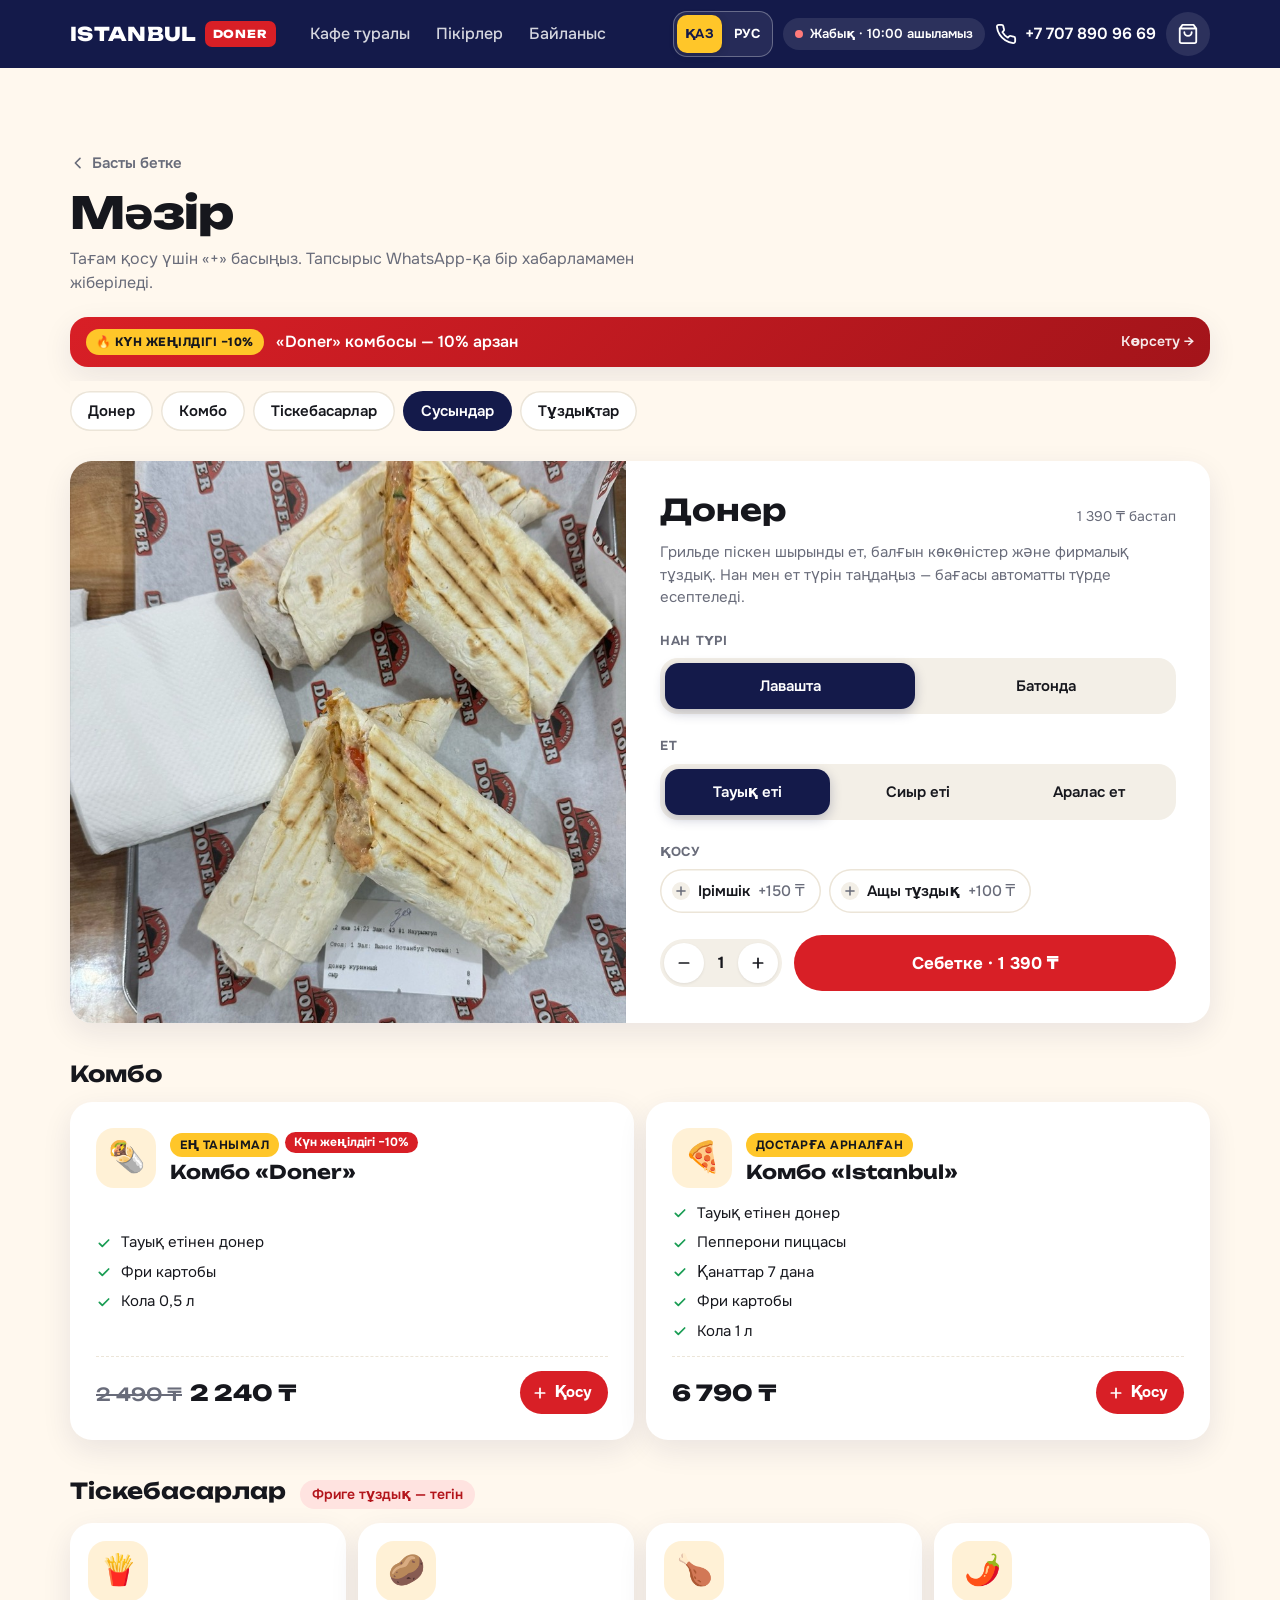
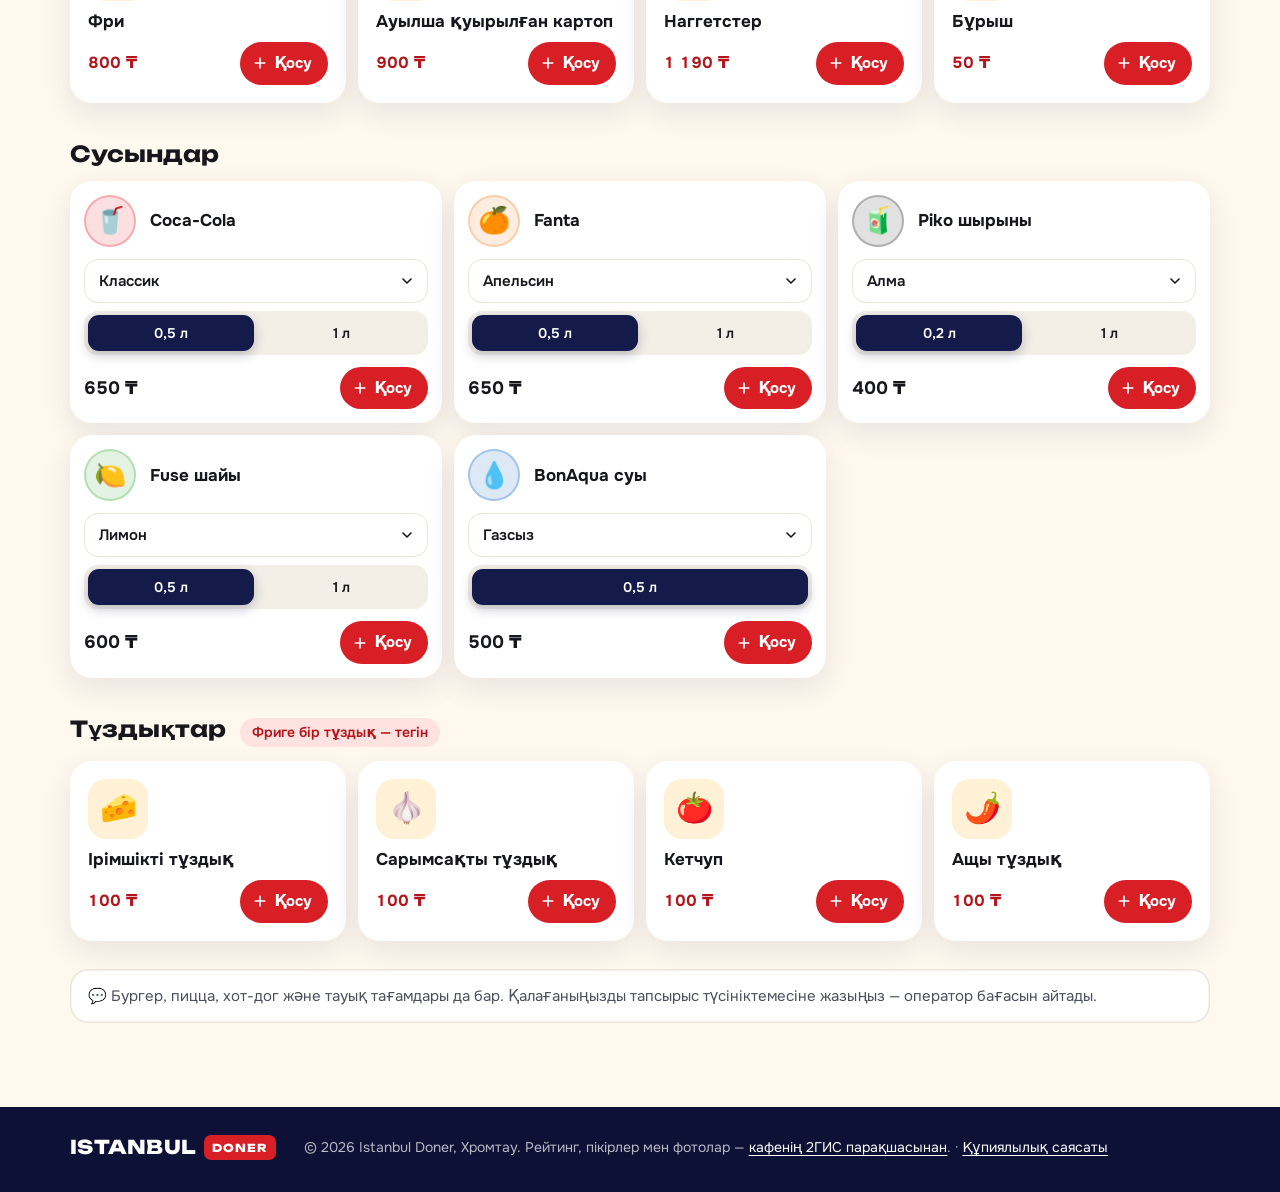
==== commit 4a84b0ef: "Add bilingual privacy policy page and order consent line - privacy.html (RU/KK): как сайт работает с" ====
--- a/site/menu.html
+++ b/site/menu.html
@@ -9,7 +9,7 @@
   <meta name="robots" content="noindex, nofollow">
   <meta name="theme-color" content="#141a4a">
   <meta name="format-detection" content="telephone=no">
-  <script src="js/i18n.js?v=20260920-6"></script>
+  <script src="js/i18n.js?v=20260920-7"></script>
 
   <meta property="og:type" content="website">
   <meta property="og:locale" content="ru_KZ">
@@ -22,7 +22,7 @@
   <link rel="preconnect" href="https://fonts.googleapis.com">
   <link rel="preconnect" href="https://fonts.gstatic.com" crossorigin>
   <link href="https://fonts.googleapis.com/css2?family=Onest:wght@400;500;600;700&family=Unbounded:wght@600;700;800&display=swap" rel="stylesheet">
-  <link rel="stylesheet" href="css/style.css?v=20260920-6">
+  <link rel="stylesheet" href="css/style.css?v=20260920-7">
 
   <script type="application/ld+json">
   {
@@ -116,7 +116,7 @@
   <footer class="foot">
     <div class="wrap foot__in">
       <a class="logo" href="index.html" data-page-link aria-label="Istanbul Doner — на главную"><span class="logo__a">ISTANBUL</span><span class="logo__b">DONER</span></a>
-      <p>© <span data-year>2026</span> Istanbul Doner, Хромтау. Рейтинг, отзывы и фото — из <a href="https://go.2gis.com/PraD3" target="_blank" rel="noopener">карточки кафе в 2ГИС</a>.</p>
+      <p>© <span data-year>2026</span> Istanbul Doner, Хромтау. Рейтинг, отзывы и фото — из <a href="https://go.2gis.com/PraD3" target="_blank" rel="noopener">карточки кафе в 2ГИС</a>. · <a href="privacy.html" data-page-link>Политика конфиденциальности</a></p>
     </div>
   </footer>
 </div>
@@ -229,7 +229,7 @@
           <textarea id="f-comment" name="comment" rows="2" placeholder="Без лука, позвонить в домофон, добавить бургер…"></textarea>
         </div>
 
-        <p class="privacy">Сайт ничего никуда не отправляет сам: данные попадут только в ваше сообщение в WhatsApp.</p>
+        <p class="privacy">Сайт ничего никуда не отправляет сам: данные попадут только в ваше сообщение в WhatsApp. <span>Отправляя заказ, вы принимаете условия:</span> <a href="privacy.html" data-page-link target="_blank">политика конфиденциальности</a></p>
       </form>
     </div>
 
@@ -245,7 +245,7 @@
 
 <div class="toast" data-toast role="status" aria-live="polite"></div>
 
-<script src="js/config.js?v=20260920-6"></script>
-<script src="js/app.js?v=20260920-6"></script>
+<script src="js/config.js?v=20260920-7"></script>
+<script src="js/app.js?v=20260920-7"></script>
 </body>
 </html>
--- a/site/css/style.css
+++ b/site/css/style.css
@@ -581,6 +581,18 @@
   .tile .flag { position: absolute; top: 14px; right: 14px; margin: 0; }
   .section--order { padding-top: 34px; }
 }
+
+/* ── политика конфиденциальности ── */
+html[lang="kk"] [data-lang-block="ru"], html[lang="ru"] [data-lang-block="kk"] { display: none; }
+.legal { max-width: 760px; }
+.legal__meta { margin-top: 8px; color: var(--muted); font-size: 14px; }
+.legal__lead { margin-top: 18px; padding: 16px 18px; border-radius: 18px; background: #fff; box-shadow: inset 0 0 0 1.5px var(--line); font-size: 17px; }
+.legal h2 { margin: 30px 0 10px; font: 700 20px/1.25 var(--display); letter-spacing: 0; }
+.legal p { margin-top: 10px; }
+.legal ul { display: grid; gap: 8px; margin-top: 10px; padding-left: 22px; list-style: disc; }
+.legal a { font-weight: 600; text-underline-offset: 3px; }
+.legal__done { margin-left: 8px; color: #14713d; font-weight: 600; }
+.privacy a { color: inherit; font-weight: 600; text-underline-offset: 3px; }
 
 /* ── планшет и десктоп ── */
 @media (min-width: 560px) {
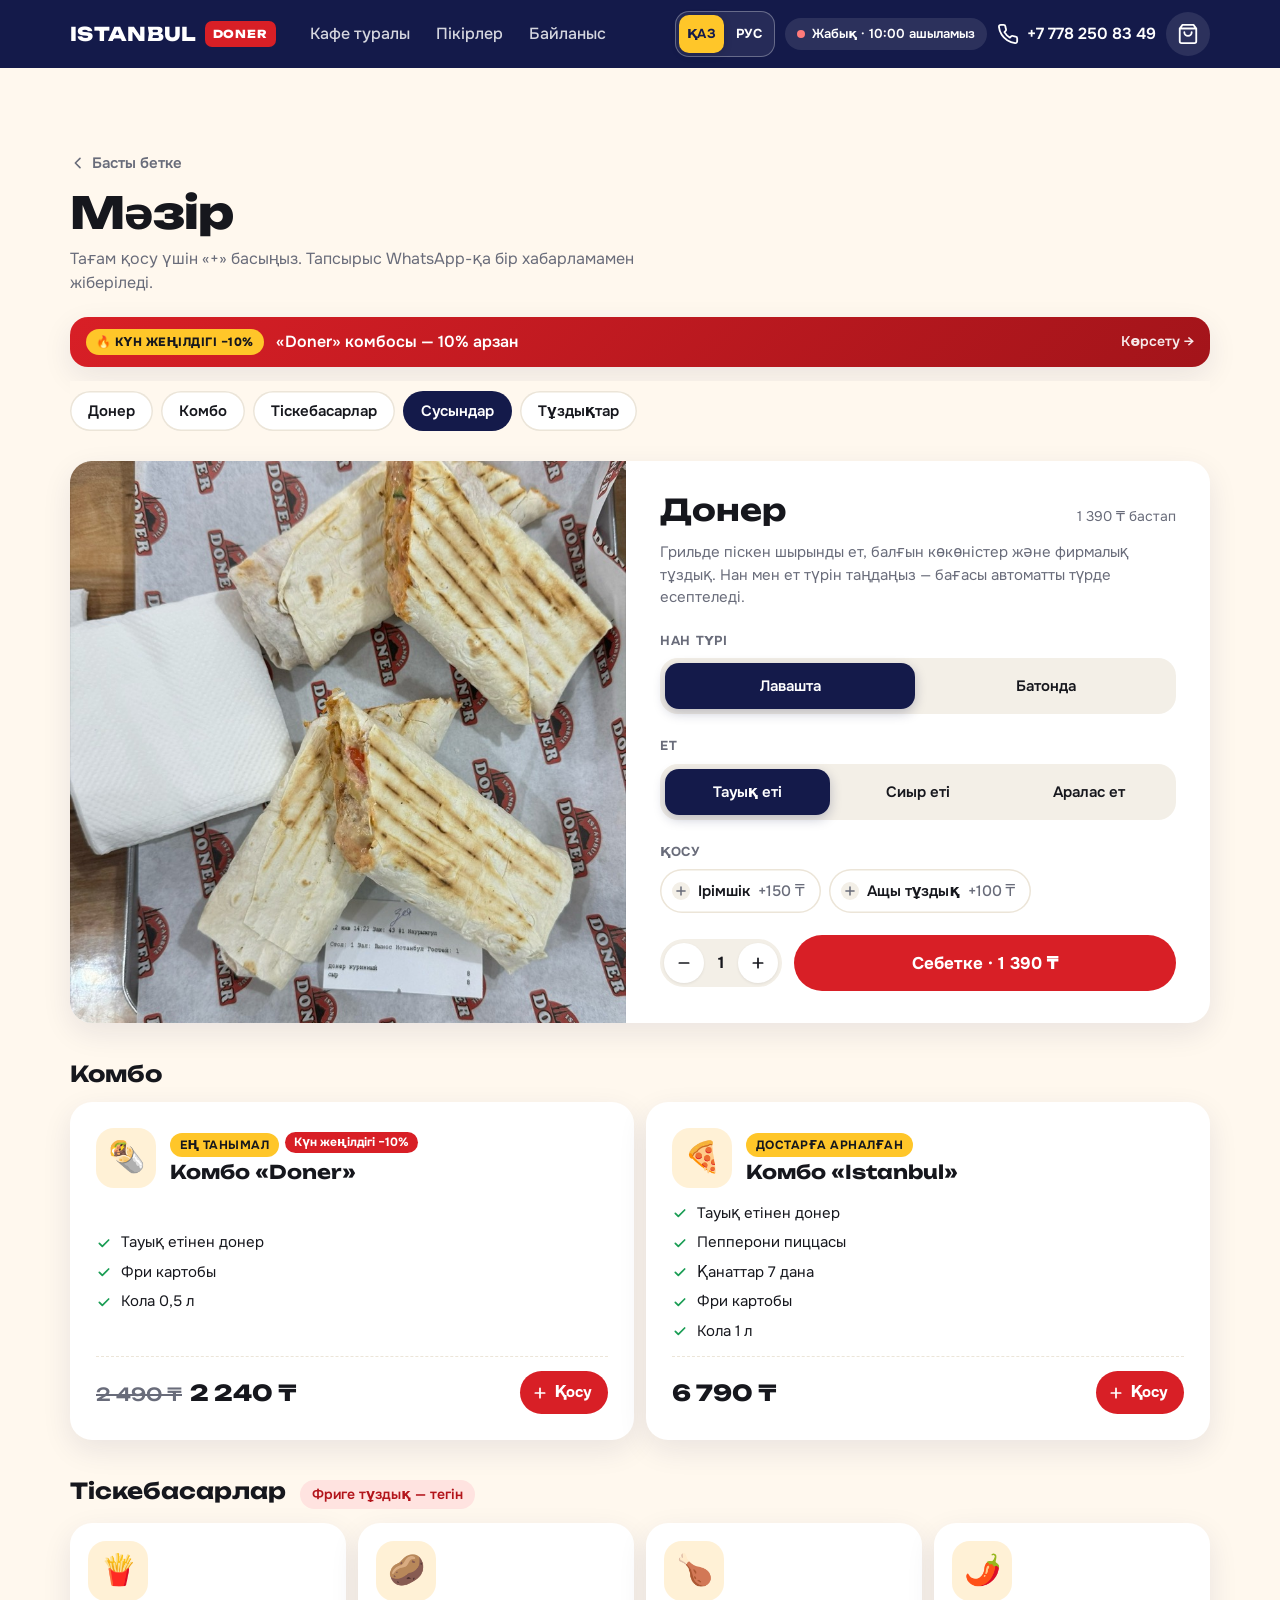
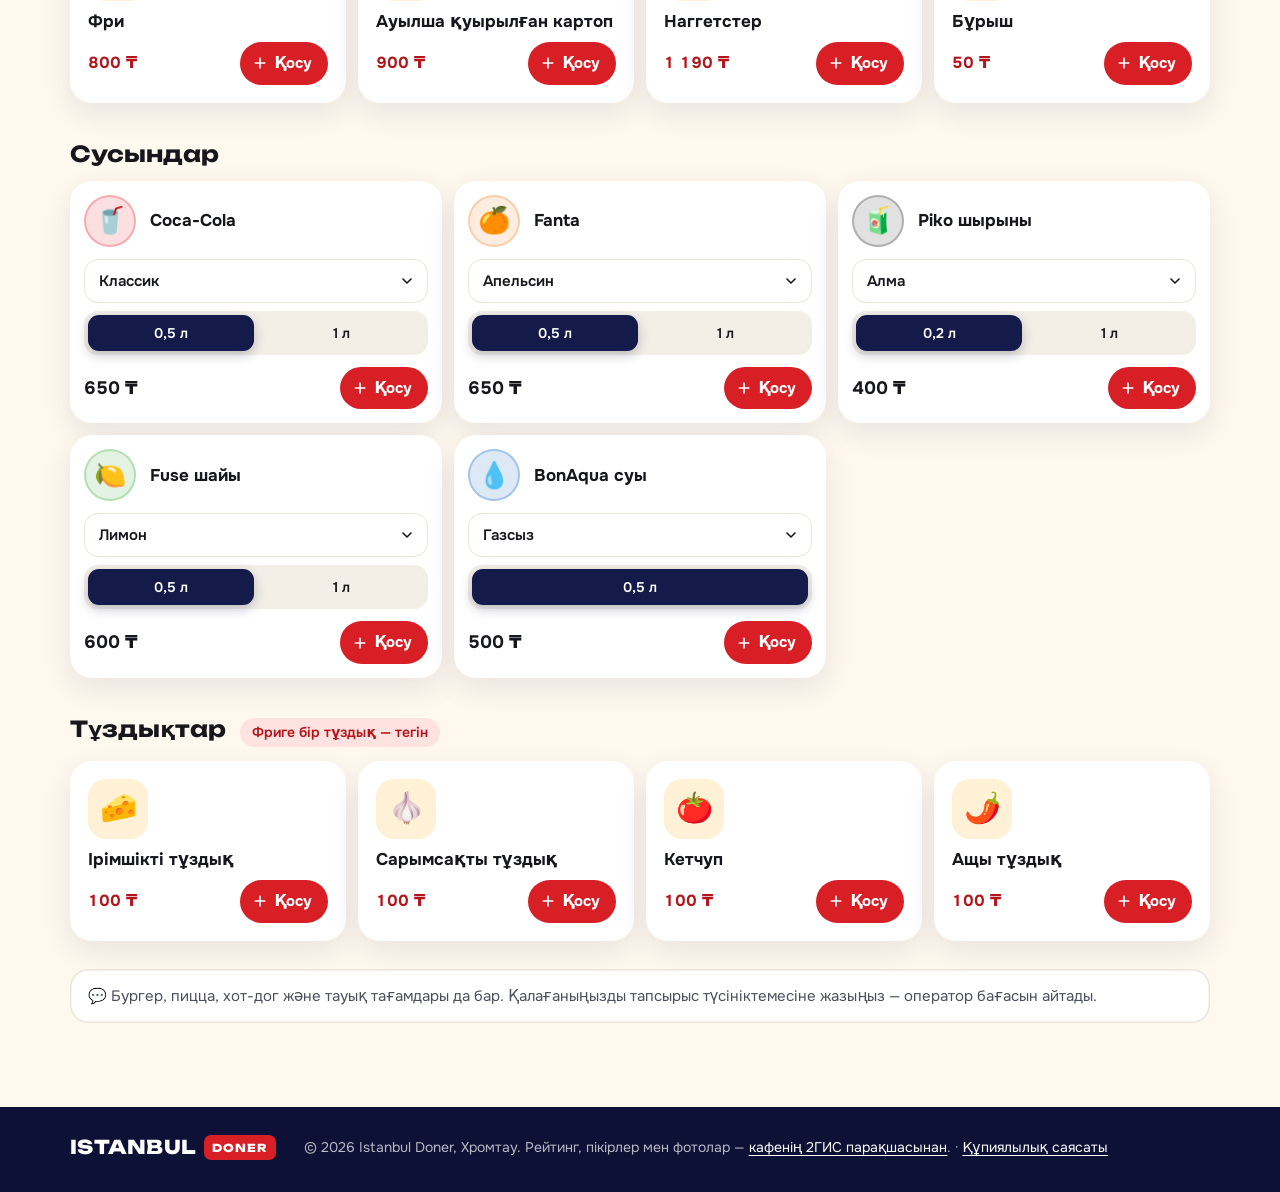
==== commit d2d729c3: "Show +7 778 250 83 49 as the site phone number Телефон на сайте (подпись, ссылка tel:, запасные знач" ====
--- a/site/menu.html
+++ b/site/menu.html
@@ -9,7 +9,7 @@
   <meta name="robots" content="noindex, nofollow">
   <meta name="theme-color" content="#141a4a">
   <meta name="format-detection" content="telephone=no">
-  <script src="js/i18n.js?v=20260920-7"></script>
+  <script src="js/i18n.js?v=20260920-10"></script>
 
   <meta property="og:type" content="website">
   <meta property="og:locale" content="ru_KZ">
@@ -22,7 +22,7 @@
   <link rel="preconnect" href="https://fonts.googleapis.com">
   <link rel="preconnect" href="https://fonts.gstatic.com" crossorigin>
   <link href="https://fonts.googleapis.com/css2?family=Onest:wght@400;500;600;700&family=Unbounded:wght@600;700;800&display=swap" rel="stylesheet">
-  <link rel="stylesheet" href="css/style.css?v=20260920-7">
+  <link rel="stylesheet" href="css/style.css?v=20260920-10">
 
   <script type="application/ld+json">
   {
@@ -31,7 +31,7 @@
     "name": "Istanbul Doner",
     "servesCuisine": ["Донер", "Фастфуд"],
     "priceRange": "₸",
-    "telephone": "+77078909669",
+    "telephone": "+77782508349",
     "address": {
       "@type": "PostalAddress",
       "streetAddress": "улица Есет батыра, 4Б",
@@ -85,8 +85,8 @@
           <a href="?lang=ru" data-language="ru" lang="ru" aria-label="Русский">РУС</a>
         </nav>
         <span class="status" data-status hidden></span>
-        <a class="top__phone" href="tel:+77078909669" data-phone>
-          <svg class="ic"><use href="#i-phone"/></svg><span data-phone-text>+7 707 890 96 69</span>
+        <a class="top__phone" href="tel:+77782508349" data-phone>
+          <svg class="ic"><use href="#i-phone"/></svg><span data-phone-text>+7 778 250 83 49</span>
         </a>
         <button class="top__cart" type="button" data-open-cart aria-label="Открыть корзину">
           <svg class="ic"><use href="#i-bag"/></svg>
@@ -163,7 +163,7 @@
         <div class="done__e" aria-hidden="true">✅</div>
         <b>Заказ открыт в WhatsApp</b>
         <p>Нажмите «Отправить» в чате — оператор подтвердит заказ, стоимость доставки и время.</p>
-        <p class="done__sub">WhatsApp не открылся? Скопируйте текст заказа и отправьте его на номер <a href="tel:+77078909669" data-phone><span data-phone-text>+7 707 890 96 69</span></a>.</p>
+        <p class="done__sub">WhatsApp не открылся? Скопируйте текст заказа и отправьте его на номер <a href="https://wa.me/77782508349" target="_blank" rel="noopener" data-wa-chat><span data-wa-text>+7 778 250 83 49</span></a>.</p>
         <div class="done__btns">
           <button class="btn btn--light" type="button" data-copy><svg class="ic"><use href="#i-copy"/></svg>Скопировать заказ</button>
           <button class="btn btn--light" type="button" data-back>Вернуться к заказу</button>
@@ -245,7 +245,7 @@
 
 <div class="toast" data-toast role="status" aria-live="polite"></div>
 
-<script src="js/config.js?v=20260920-7"></script>
-<script src="js/app.js?v=20260920-7"></script>
+<script src="js/config.js?v=20260920-10"></script>
+<script src="js/app.js?v=20260920-10"></script>
 </body>
 </html>
--- a/site/css/style.css
+++ b/site/css/style.css
@@ -438,6 +438,9 @@
 .line__ask .chip { background: #fff; box-shadow: inset 0 0 0 1.5px #ead9ae; }
 .line__ask .chip:hover { box-shadow: inset 0 0 0 2px var(--red); }
 .line__ctrl { grid-column: 1 / -1; display: flex; align-items: center; justify-content: space-between; }
+.line__addons { grid-column: 1 / -1; display: flex; flex-wrap: wrap; gap: 8px; padding-block: 4px; }
+.line__addons-title { width: 100%; font-size: 13px; color: var(--muted); }
+.line__addons .line__addon { min-height: 44px; white-space: normal; text-align: left; color: var(--red-dark); background: var(--cream, #fff8ef); }
 
 /* «Добавить к заказу?» в корзине */
 .cs { display: grid; gap: 10px; }
